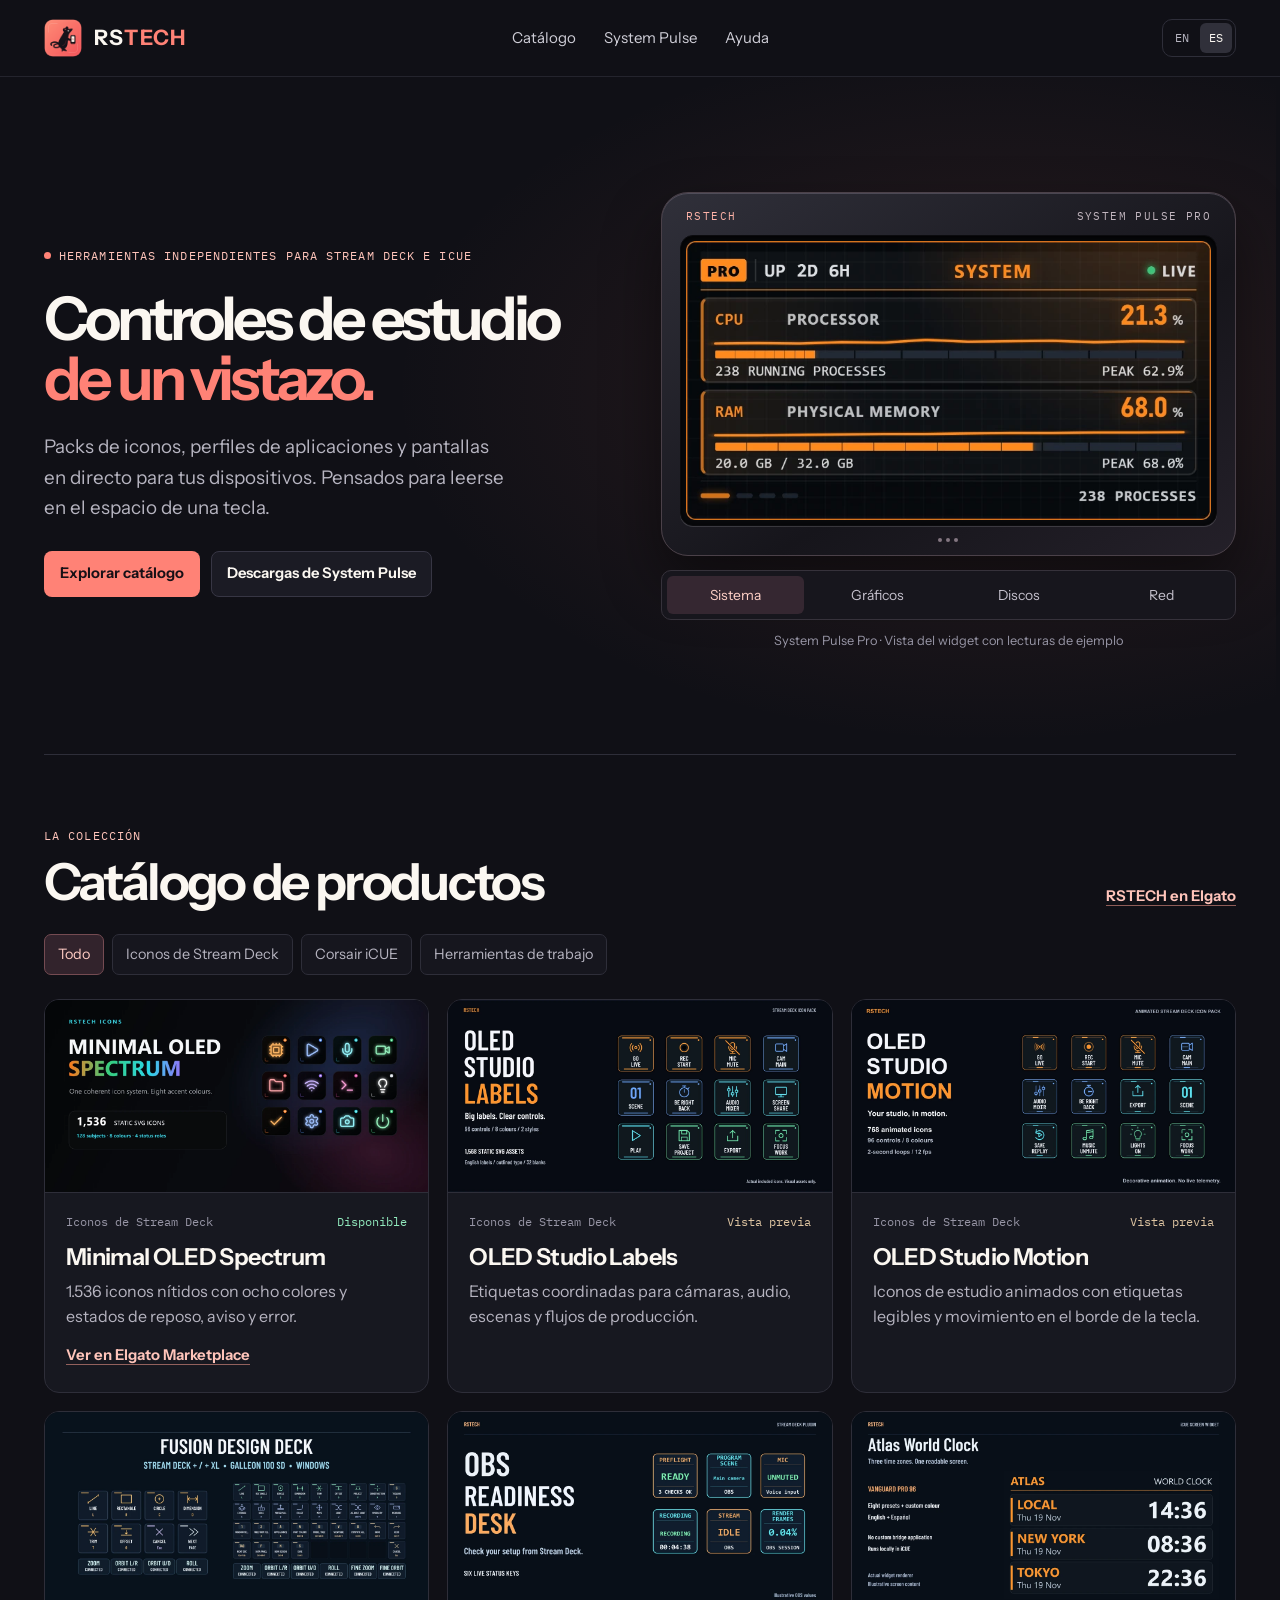
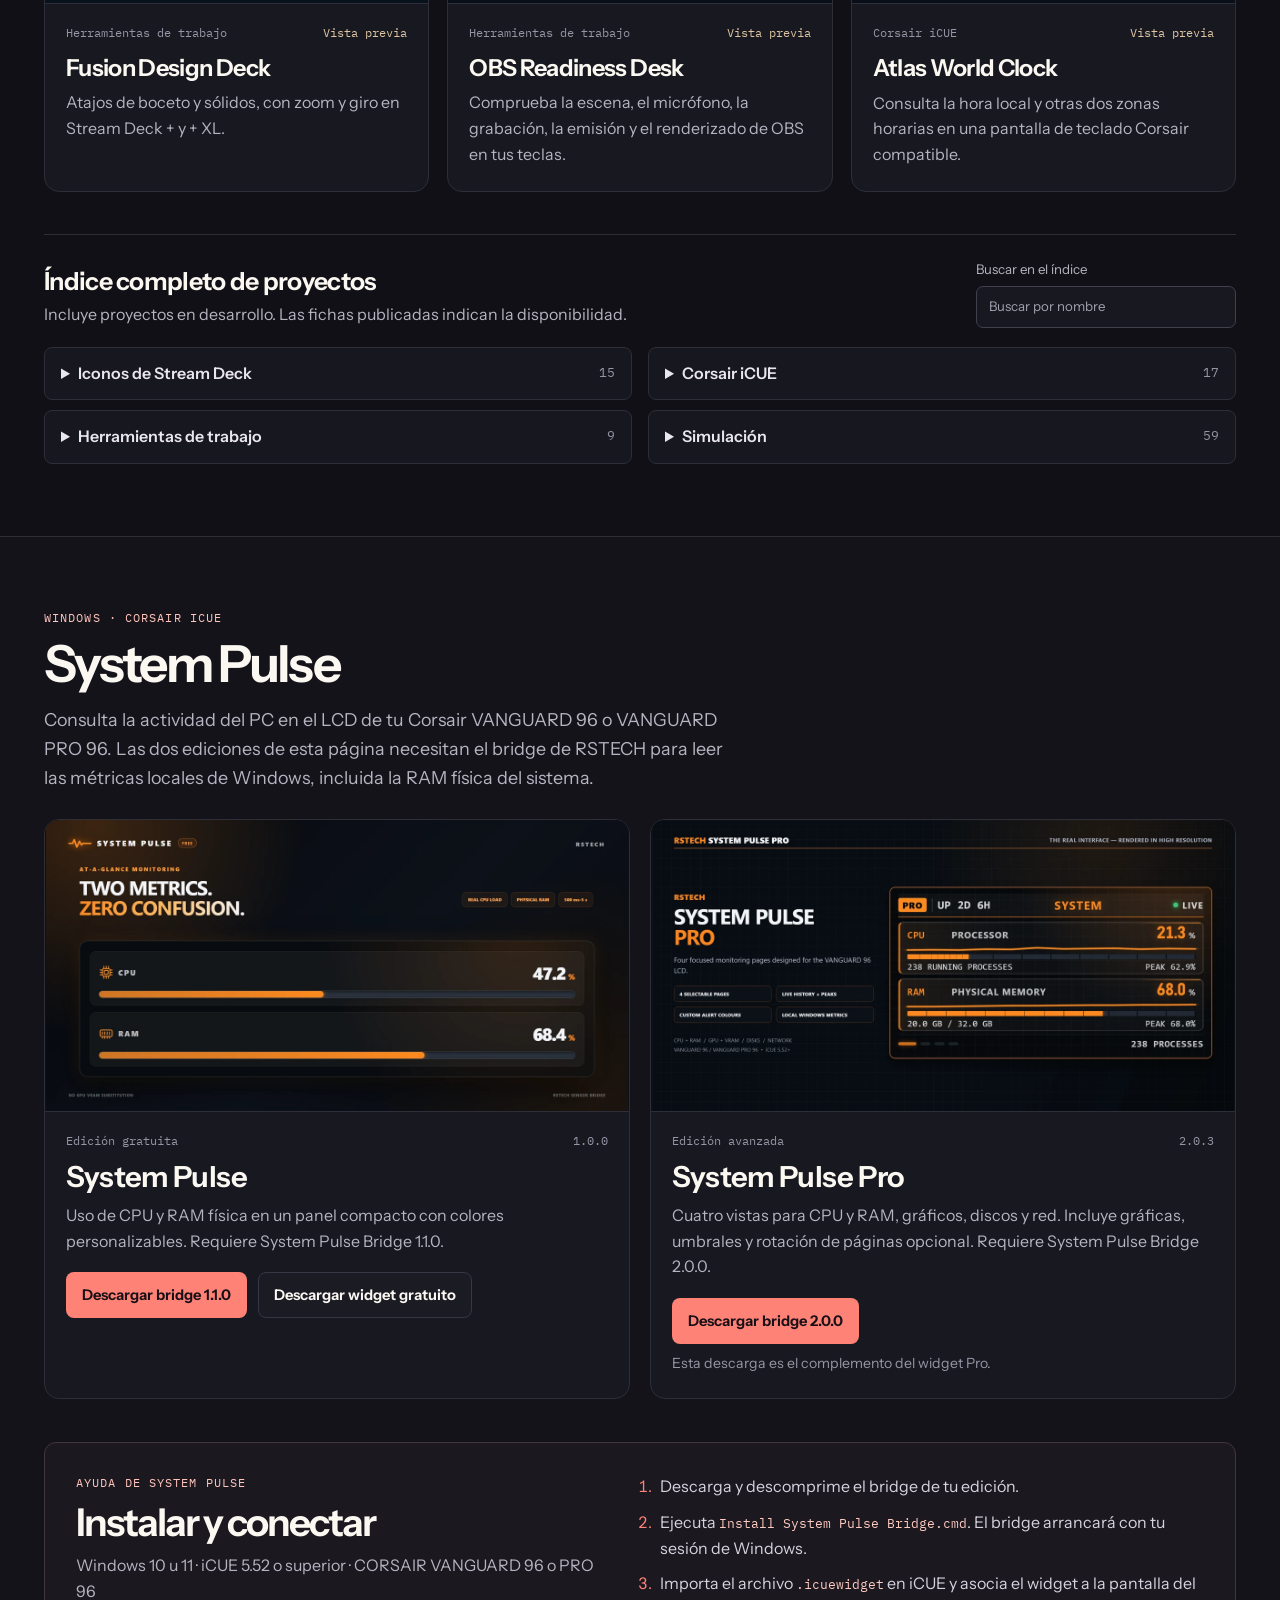
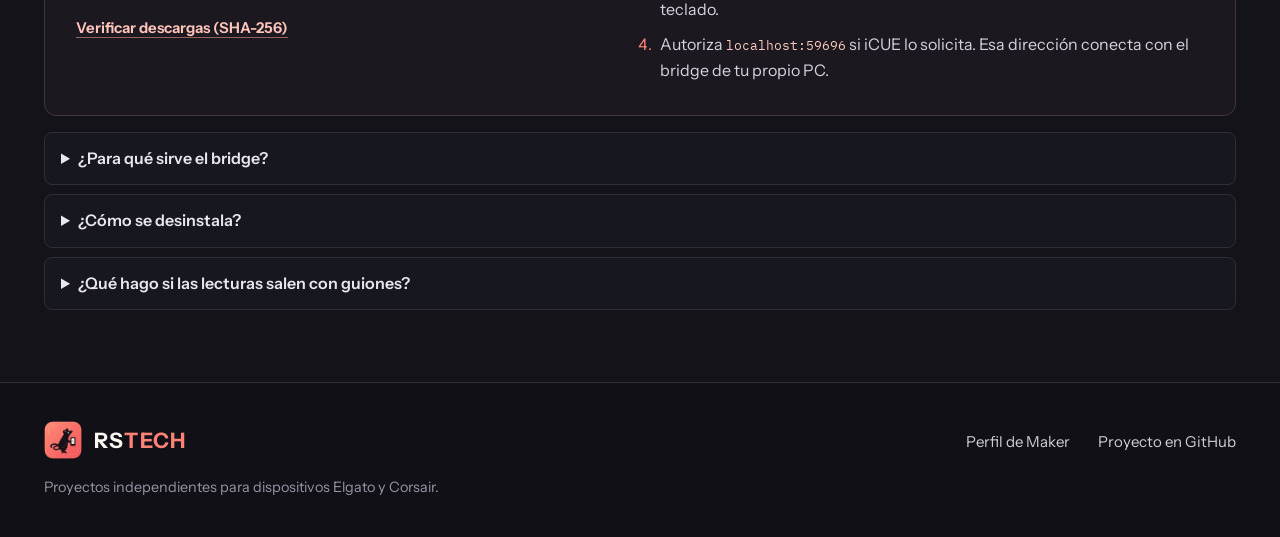
==== es.html @ 5f1f28dd "Publish the RSTECH project showcase and System Pulse downloads" ====
<!doctype html>
<html lang="es">
<head>
<meta charset="utf-8">
<meta name="viewport" content="width=device-width, initial-scale=1">
<meta name="description" content="Explora los proyectos de RSTECH para Elgato Stream Deck y Corsair iCUE, con guías y descargas del bridge de System Pulse.">
<meta name="color-scheme" content="dark">
<title>RSTECH · Proyectos para Stream Deck e iCUE</title>
<link rel="icon" href="rstech-mark.png" type="image/png">
<link rel="alternate" hreflang="en" href="index.html">
<link rel="stylesheet" href="styles.css">
<script src="site.js" defer></script>
</head>
<body>
<a class="skip" href="#main">Saltar al contenido</a>
<header class="header"><div class="shell masthead">
  <a class="brand" href="#top" aria-label="RSTECH"><img src="rstech-mark.png" width="38" height="38" alt=""><span>RS<em>TECH</em></span></a>
  <nav aria-label="Navegación principal">
    <a href="#catalog">Catálogo</a><a href="#pulse">System Pulse</a><a href="#support">Ayuda</a>
  </nav>
  <div class="language" aria-label="Idioma">
    <a href="index.html" lang="en" hreflang="en" >EN</a>
    <a href="es.html" lang="es" hreflang="es" aria-current="page">ES</a>
  </div>
</div></header>
<main id="main">
  <section class="shell hero" id="top">
    <div class="hero-copy">
      <p class="eyebrow"><span></span> Herramientas independientes para Stream Deck e iCUE</p>
      <h1>Controles de estudio<br><em>de un vistazo.</em></h1>
      <p class="lead">Packs de iconos, perfiles de aplicaciones y pantallas en directo para tus dispositivos. Pensados para leerse en el espacio de una tecla.</p>
      <div class="actions"><a class="btn primary" href="#catalog">Explorar catálogo</a><a class="btn secondary" href="#pulse">Descargas de System Pulse</a></div>
    </div>
    <figure class="hero-display">
      <div class="hardware">
        <div class="device-top"><span>RSTECH</span><span>SYSTEM PULSE PRO</span></div>
        <div class="viewport"><img id="preview-screen" src="pulse-system.webp" width="754" height="400" alt="Vista de prueba de System Pulse Pro. Pantalla Sistema."></div>
        <div class="hardware-bottom"><span></span><span></span><span></span></div>
      </div>
      <div class="view-select" role="group" aria-label="Páginas de demostración de System Pulse Pro"><button type="button" aria-pressed="true" aria-controls="preview-screen" data-view="pulse-system.webp" data-label="Sistema">Sistema</button><button type="button" aria-pressed="false" aria-controls="preview-screen" data-view="pulse-graphics.webp" data-label="Gráficos">Gráficos</button><button type="button" aria-pressed="false" aria-controls="preview-screen" data-view="pulse-disks.webp" data-label="Discos">Discos</button><button type="button" aria-pressed="false" aria-controls="preview-screen" data-view="pulse-network.webp" data-label="Red">Red</button></div>
      <figcaption>System Pulse Pro · Vista del widget con lecturas de ejemplo</figcaption>
    </figure>
  </section>
  <section class="catalog section shell" id="catalog">
    <div class="section-title"><div><p class="eyebrow">La colección</p><h2>Catálogo de productos</h2></div><a class="text-link" href="https://marketplace.elgato.com/@rstech">RSTECH en Elgato</a></div>
    <div class="filter" role="group" aria-label="Filtrar productos">
      <button type="button" data-filter="all" aria-pressed="true">Todo</button>
      <button type="button" data-filter="deck" aria-pressed="false">Iconos de Stream Deck</button>
      <button type="button" data-filter="icue" aria-pressed="false">Corsair iCUE</button>
      <button type="button" data-filter="tools" aria-pressed="false">Herramientas de trabajo</button>
    </div>
    <div class="products"><article class="product" data-category="deck" data-title="Minimal OLED Spectrum"><div class="product-media"><img src="spectrum.webp" width="1280" height="640" alt="" loading="lazy"></div><div class="product-description"><div class="meta"><span>Iconos de Stream Deck</span><span class="status live">Disponible</span></div><h3>Minimal OLED Spectrum</h3><p>1.536 iconos nítidos con ocho colores y estados de reposo, aviso y error.</p><a class="text-link" href="https://marketplace.elgato.com/product/minimal-oled-spectrum-3aed9b96-6ae8-4fd7-800d-3107da195e8c">Ver en Elgato Marketplace</a></div></article>
<article class="product" data-category="deck" data-title="OLED Studio Labels"><div class="product-media"><img src="labels.webp" width="1280" height="640" alt="" loading="lazy"></div><div class="product-description"><div class="meta"><span>Iconos de Stream Deck</span><span class="status preview">Vista previa</span></div><h3>OLED Studio Labels</h3><p>Etiquetas coordinadas para cámaras, audio, escenas y flujos de producción.</p></div></article>
<article class="product" data-category="deck" data-title="OLED Studio Motion"><div class="product-media"><img src="motion.webp" width="1280" height="640" alt="" loading="lazy"></div><div class="product-description"><div class="meta"><span>Iconos de Stream Deck</span><span class="status preview">Vista previa</span></div><h3>OLED Studio Motion</h3><p>Iconos de estudio animados con etiquetas legibles y movimiento en el borde de la tecla.</p></div></article>
<article class="product" data-category="tools" data-title="Fusion Design Deck"><div class="product-media"><img src="fusion.webp" width="1280" height="640" alt="" loading="lazy"></div><div class="product-description"><div class="meta"><span>Herramientas de trabajo</span><span class="status preview">Vista previa</span></div><h3>Fusion Design Deck</h3><p>Atajos de boceto y sólidos, con zoom y giro en Stream Deck + y + XL.</p></div></article>
<article class="product" data-category="tools" data-title="OBS Readiness Desk"><div class="product-media"><img src="obs.webp" width="1280" height="640" alt="" loading="lazy"></div><div class="product-description"><div class="meta"><span>Herramientas de trabajo</span><span class="status preview">Vista previa</span></div><h3>OBS Readiness Desk</h3><p>Comprueba la escena, el micrófono, la grabación, la emisión y el renderizado de OBS en tus teclas.</p></div></article>
<article class="product" data-category="icue" data-title="Atlas World Clock"><div class="product-media"><img src="vanguard.webp" width="1280" height="640" alt="" loading="lazy"></div><div class="product-description"><div class="meta"><span>Corsair iCUE</span><span class="status preview">Vista previa</span></div><h3>Atlas World Clock</h3><p>Consulta la hora local y otras dos zonas horarias en una pantalla de teclado Corsair compatible.</p></div></article></div>
    <section class="index" aria-labelledby="index-title">
      <div class="section-title"><div><h3 id="index-title">Índice completo de proyectos</h3><p>Incluye proyectos en desarrollo. Las fichas publicadas indican la disponibilidad.</p></div>
      <label class="search"><span>Buscar en el índice</span><input type="search" id="search-index" placeholder="Buscar por nombre"></label></div>
      <p id="no-projects" role="status" hidden>Ningún proyecto coincide con ese nombre.</p>
      <div class="index-grid"><details class="index-group" data-group="deck"><summary><span>Iconos de Stream Deck</span><span class="index-count">15</span></summary><ul><li data-title="Minimal OLED Spectrum"><a href="https://marketplace.elgato.com/product/minimal-oled-spectrum-3aed9b96-6ae8-4fd7-800d-3107da195e8c">Minimal OLED Spectrum</a></li><li data-title="OLED Audio Motion">OLED Audio Motion</li><li data-title="OLED CAD Motion">OLED CAD Motion</li><li data-title="OLED Code Desk">OLED Code Desk</li><li data-title="OLED Edit Motion">OLED Edit Motion</li><li data-title="OLED Flight Deck">OLED Flight Deck</li><li data-title="OLED Home Controls">OLED Home Controls</li><li data-title="OLED Photo Motion">OLED Photo Motion</li><li data-title="OLED Racing Signals Motion">OLED Racing Signals Motion</li><li data-title="OLED Resolve Edit Profiles">OLED Resolve Edit Profiles</li><li data-title="OLED Sim Racing">OLED Sim Racing</li><li data-title="OLED Status Pairs">OLED Status Pairs</li><li data-title="OLED Studio Labels">OLED Studio Labels</li><li data-title="OLED Studio Motion">OLED Studio Motion</li><li data-title="OLED Workday Motion">OLED Workday Motion</li></ul></details><details class="index-group" data-group="icue"><summary><span>Corsair iCUE</span><span class="index-count">17</span></summary><ul><li data-title="Atlas World Clock">Atlas World Clock</li><li data-title="CAD Units">CAD Units</li><li data-title="CAD Units Touch">CAD Units Touch</li><li data-title="Dayline Calendar">Dayline Calendar</li><li data-title="Event Horizon">Event Horizon</li><li data-title="Focus Cycle">Focus Cycle</li><li data-title="Frame Session">Frame Session</li><li data-title="Media Vista">Media Vista</li><li data-title="Network Pulse Screen">Network Pulse Screen</li><li data-title="Power Envelope">Power Envelope</li><li data-title="Retro Clock Studio">Retro Clock Studio</li><li data-title="Routine Board">Routine Board</li><li data-title="Sensor Grid">Sensor Grid</li><li data-title="Stage Timer">Stage Timer</li><li data-title="Stage Timer Touch">Stage Timer Touch</li><li data-title="System Pulse"><a href="#system-pulse">System Pulse</a></li><li data-title="System Pulse Pro"><a href="#system-pulse-pro">System Pulse Pro</a></li></ul></details><details class="index-group" data-group="tools"><summary><span>Herramientas de trabajo</span><span class="index-count">9</span></summary><ul><li data-title="Blender Parameter Rail">Blender Parameter Rail</li><li data-title="Cue Rail Pro">Cue Rail Pro</li><li data-title="Folder Readout">Folder Readout</li><li data-title="Fusion Design Deck">Fusion Design Deck</li><li data-title="Inventor View Rail">Inventor View Rail</li><li data-title="Network Pulse">Network Pulse</li><li data-title="OBS Readiness Desk">OBS Readiness Desk</li><li data-title="Render Sentinel">Render Sentinel</li><li data-title="Template Stamp">Template Stamp</li></ul></details><details class="index-group" data-group="sim"><summary><span>Simulación</span><span class="index-count">59</span></summary><ul><li data-title="Apache KU CPG Panels">Apache KU CPG Panels</li><li data-title="Apache KU Link">Apache KU Link</li><li data-title="Apache KU Pilot Panels">Apache KU Pilot Panels</li><li data-title="Black Shark ABRIS Panels">Black Shark ABRIS Panels</li><li data-title="Black Shark Cockpit Link">Black Shark Cockpit Link</li><li data-title="Black Shark PVI Panels">Black Shark PVI Panels</li><li data-title="F1 Cockpit Link">F1 Cockpit Link</li><li data-title="F1 Pilot Panels">F1 Pilot Panels</li><li data-title="F1 Trainer Panels">F1 Trainer Panels</li><li data-title="Fishbed Cockpit Link">Fishbed Cockpit Link</li><li data-title="Fishbed Nav Console">Fishbed Nav Console</li><li data-title="Fulcrum Cockpit Link">Fulcrum Cockpit Link</li><li data-title="Fulcrum Nav Console">Fulcrum Nav Console</li><li data-title="Gazelle Cockpit Link">Gazelle Cockpit Link</li><li data-title="Gazelle NADIR Console">Gazelle NADIR Console</li><li data-title="Harrier Cockpit Link">Harrier Cockpit Link</li><li data-title="Harrier ODU Panels">Harrier ODU Panels</li><li data-title="Harrier UFC Panels">Harrier UFC Panels</li><li data-title="Herc Aug Crew CNI">Herc Aug Crew CNI</li><li data-title="Herc Cockpit Link">Herc Cockpit Link</li><li data-title="Herc Copilot CNI">Herc Copilot CNI</li><li data-title="Herc Pilot CNI">Herc Pilot CNI</li><li data-title="Hind Cockpit Link">Hind Cockpit Link</li><li data-title="Hind Operator Panels">Hind Operator Panels</li><li data-title="Hind Pilot Panels">Hind Pilot Panels</li><li data-title="Hip Cockpit Link">Hip Cockpit Link</li><li data-title="Hip Navigation Panels">Hip Navigation Panels</li><li data-title="Hip Radio Panels">Hip Radio Panels</li><li data-title="Hook Cockpit Link">Hook Cockpit Link</li><li data-title="Hook Copilot CDU">Hook Copilot CDU</li><li data-title="Hook Pilot CDU">Hook Pilot CDU</li><li data-title="Hornet Cockpit Link">Hornet Cockpit Link</li><li data-title="Huey Cockpit Link">Huey Cockpit Link</li><li data-title="Huey Navigation Panels">Huey Navigation Panels</li><li data-title="Huey Radio Panels">Huey Radio Panels</li><li data-title="Kiowa Cockpit Link">Kiowa Cockpit Link</li><li data-title="Kiowa Copilot MFK">Kiowa Copilot MFK</li><li data-title="Kiowa Pilot MFK">Kiowa Pilot MFK</li><li data-title="OLED Hornet Controls">OLED Hornet Controls</li><li data-title="OLED Hornet Motion">OLED Hornet Motion</li><li data-title="OLED Viper Controls">OLED Viper Controls</li><li data-title="OLED Viper Motion">OLED Viper Motion</li><li data-title="Phantom Cockpit Link">Phantom Cockpit Link</li><li data-title="Phantom Pilot Panels">Phantom Pilot Panels</li><li data-title="Phantom WSO Panels">Phantom WSO Panels</li><li data-title="Thunder Cockpit Link">Thunder Cockpit Link</li><li data-title="Thunder Radio Panels">Thunder Radio Panels</li><li data-title="Thunder UFCP Panels">Thunder UFCP Panels</li><li data-title="Tiger Cockpit Link">Tiger Cockpit Link</li><li data-title="Tiger Radio Console">Tiger Radio Console</li><li data-title="Tomcat Cockpit Link">Tomcat Cockpit Link</li><li data-title="Tomcat Pilot Panels">Tomcat Pilot Panels</li><li data-title="Tomcat RIO Panels">Tomcat RIO Panels</li><li data-title="Viggen CK37 Console">Viggen CK37 Console</li><li data-title="Viggen Cockpit Link">Viggen Cockpit Link</li><li data-title="Viper Cockpit Link">Viper Cockpit Link</li><li data-title="Warthog CDU Panels">Warthog CDU Panels</li><li data-title="Warthog Cockpit Link">Warthog Cockpit Link</li><li data-title="Warthog UFC Panels">Warthog UFC Panels</li></ul></details></div>
    </section>
  </section>
  <section class="section pulse-section" id="pulse"><div class="shell">
    <div class="section-title"><div><p class="eyebrow">Windows · Corsair iCUE</p><h2>System Pulse</h2><p class="section-lead">Consulta la actividad del PC en el LCD de tu Corsair VANGUARD 96 o VANGUARD PRO 96. Las dos ediciones de esta página necesitan el bridge de RSTECH para leer las métricas locales de Windows, incluida la RAM física del sistema.</p></div></div>
    <div class="pulse-grid">
      <article class="pulse-card" id="system-pulse"><img src="pulse-free.webp" width="1280" height="640" alt="" loading="lazy"><div class="pulse-copy"><div class="meta"><span>Edición gratuita</span><span>1.0.0</span></div><h3>System Pulse</h3><p>Uso de CPU y RAM física en un panel compacto con colores personalizables. Requiere System Pulse Bridge 1.1.0.</p><div class="actions"><a class="btn primary" href="RSTECH-System-Pulse-Bridge-1.1.0.zip" download>Descargar bridge 1.1.0</a><a class="btn secondary" href="System-Pulse-1.0.0.icuewidget" download>Descargar widget gratuito</a></div></div></article>
      <article class="pulse-card" id="system-pulse-pro"><img src="pulse-pro.webp" width="1280" height="640" alt="" loading="lazy"><div class="pulse-copy"><div class="meta"><span>Edición avanzada</span><span>2.0.3</span></div><h3>System Pulse Pro</h3><p>Cuatro vistas para CPU y RAM, gráficos, discos y red. Incluye gráficas, umbrales y rotación de páginas opcional. Requiere System Pulse Bridge 2.0.0.</p><div class="actions"><a class="btn primary" href="RSTECH-System-Pulse-Bridge-2.0.0.zip" download>Descargar bridge 2.0.0</a></div><p class="download-note">Esta descarga es el complemento del widget Pro.</p></div></article>
    </div>
    <div class="setup" id="support">
      <div><p class="eyebrow">Ayuda de System Pulse</p><h2>Instalar y conectar</h2><p>Windows 10 u 11 · iCUE 5.52 o superior · CORSAIR VANGUARD 96 o PRO 96</p><a class="text-link" href="SHA256SUMS.txt">Verificar descargas (SHA-256)</a></div>
      <ol><li>Descarga y descomprime el bridge de tu edición.</li><li>Ejecuta <code>Install System Pulse Bridge.cmd</code>. El bridge arrancará con tu sesión de Windows.</li><li>Importa el archivo <code>.icuewidget</code> en iCUE y asocia el widget a la pantalla del teclado.</li><li>Autoriza <code>localhost:59696</code> si iCUE lo solicita. Esa dirección conecta con el bridge de tu propio PC.</li></ol>
    </div>
    <div class="faq">
      <details><summary>¿Para qué sirve el bridge?</summary><p>Lee contadores agregados de rendimiento de Windows y los entrega al widget en el mismo PC. Usa una dirección local de solo lectura y funciona sin enviar métricas por Internet.</p></details>
      <details><summary>¿Cómo se desinstala?</summary><p>Ejecuta <code>Uninstall System Pulse Bridge.cmd</code> desde la carpeta descomprimida y retira el widget de iCUE.</p></details>
      <details><summary>¿Qué hago si las lecturas salen con guiones?</summary><p>Comprueba que el bridge de tu edición está en ejecución y que iCUE permite el acceso local. Algunas métricas Pro dependen del controlador de Windows.</p></details>
    </div>
  </div></section>
</main>
<footer class="shell footer"><div><a class="brand" href="#top" aria-label="RSTECH"><img src="rstech-mark.png" width="38" height="38" alt=""><span>RS<em>TECH</em></span></a><p>Proyectos independientes para dispositivos Elgato y Corsair.</p></div><nav aria-label="Ayuda y enlaces"><a href="https://marketplace.elgato.com/@rstech">Perfil de Maker</a><a href="https://github.com/AlbertRaty/rstech">Proyecto en GitHub</a></nav></footer>
</body></html>
---- styles.css ----
@font-face{font-family:Instrument;src:url("instrument-sans.woff2") format("woff2");font-weight:400 700;font-display:swap}
@font-face{font-family:Plex;src:url("plex-mono.woff2") format("woff2");font-display:swap}
:root{color-scheme:dark;--background:#101016;--surface:#171820;--surface-deep:#131319;--edge:#2e2e39;--ink:#fbf7f1;--muted:#b6b4c0;--dim:#9795a5;--accent:#ff8276;--accent-soft:#ffc4ba;--mint:#91e9bd;--shell:1220px}
*,*::before,*::after{box-sizing:border-box}
html{scroll-behavior:smooth}
body{margin:0;background:var(--background);color:var(--ink);font:400 1rem/1.6 Instrument,Arial,sans-serif;-webkit-font-smoothing:antialiased}
a{color:inherit;text-decoration:none}button,input{font:inherit}button{cursor:pointer}img{display:block;max-width:100%;height:auto}h1,h2,h3,p,figure{margin:0}
[hidden]{display:none!important}
:focus-visible{outline:2px solid #ffae9f;outline-offset:4px}
.shell{width:min(var(--shell),calc(100% - 88px));margin-inline:auto}
.skip{position:fixed;z-index:10;top:12px;left:12px;transform:translateY(-140%);background:var(--ink);color:#131218;padding:10px 14px;border-radius:7px}
.skip:focus{transform:none}
.header{background:#101016;border-bottom:1px solid #24242d}
.masthead{display:grid;grid-template-columns:1fr auto 1fr;gap:28px;align-items:center;min-height:76px}
.brand{display:inline-flex;align-items:center;gap:12px;justify-self:start;font-weight:700;font-size:1.33rem;letter-spacing:.055em;line-height:1}
.brand img{border-radius:9px}.brand em{color:var(--accent);font-style:normal}
.masthead nav,.footer nav{display:flex;flex-wrap:wrap;gap:28px;font-size:.94rem}
.masthead nav a,.footer nav a{color:#cfced7}
.masthead nav a:hover,.footer nav a:hover{color:var(--accent-soft)}
.language{justify-self:end;display:flex;padding:3px;gap:2px;border:1px solid var(--edge);border-radius:10px;font:400 .76rem/1 Plex,monospace}
.language a{padding:9px;color:var(--muted);border-radius:6px}.language a[aria-current]{background:#30303a;color:var(--ink)}
.hero{position:relative;isolation:isolate;display:grid;grid-template-columns:1fr minmax(0,1.04fr);gap:clamp(32px,5vw,74px);align-items:center;padding-block:clamp(80px,9vw,138px) clamp(65px,8vw,113px)}
.hero::before{content:"";position:absolute;z-index:-1;pointer-events:none;inset:0 -40px -20px 25%;background:radial-gradient(ellipse at 70% 45%,#b85e5029,transparent 65%)}
.eyebrow{display:flex;align-items:center;gap:8px;font:400 .76rem/1.5 Plex,monospace;text-transform:uppercase;letter-spacing:.09em;color:var(--accent-soft)}
.eyebrow span{width:7px;height:7px;border-radius:50%;background:var(--accent)}
.hero h1{font-size:clamp(3.25rem,5.65vw,5.65rem);line-height:.99;letter-spacing:-.068em;font-weight:650;margin:24px 0 24px}
html[lang=es] .hero h1{font-size:clamp(2.95rem,4.72vw,5.15rem)}
.hero h1 em{color:var(--accent);font-style:normal}
.lead{font-size:clamp(1.05rem,1.47vw,1.24rem);max-width:465px;color:var(--muted)}
.actions{display:flex;flex-wrap:wrap;gap:11px;margin-top:28px}
.btn{display:inline-flex;align-items:center;justify-content:center;gap:8px;min-height:46px;padding:9px 15px;border:1px solid transparent;border-radius:8px;font-size:.92rem;line-height:1.28;font-weight:650;text-align:center}
.primary{background:var(--accent);color:#181016}.primary:hover{background:#ff9e93}
.secondary{background:#1b1b24;border-color:#373644;color:var(--ink)}.secondary:hover{border-color:#8c7476}
.hero-display{min-width:0}
.hardware{border:1px solid #4b4149;border-radius:27px;background:linear-gradient(148deg,#30303a,#16151b 60%,#242029);padding:16px 18px 8px;box-shadow:0 28px 58px #0007,inset 0 1px #77717e77}
.device-top{font:400 .67rem/1.4 Plex,monospace;letter-spacing:.13em;color:#c2b6bf;display:flex;justify-content:space-between;gap:10px;margin:0 6px 11px}
.device-top span:first-child{color:#ffb3a8}
.viewport{padding:5px;background:#090a0d;border:1px solid #0b0b0e;border-radius:13px;box-shadow:0 1px 0 #ffffff24,inset 0 2px 8px #000}
.viewport img{border-radius:8px;width:100%;aspect-ratio:754/400;object-fit:contain;background:#0b0d12}
.hardware-bottom{display:flex;justify-content:center;gap:4px;margin:12px 0 5px}
.hardware-bottom span{width:4px;height:4px;border-radius:50%;background:#837781}
.view-select{display:grid;grid-template-columns:repeat(4,1fr);gap:5px;border:1px solid #36323b;background:#17161d;padding:5px;border-radius:10px;margin-top:14px}
.view-select button{min-height:38px;color:#c4c0cc;background:transparent;border:0;border-radius:6px;font-size:.87rem}
.view-select button:hover,.view-select button[aria-pressed=true]{background:#352731;color:#ffd1c7}
figcaption{color:var(--dim);font-size:.8rem;text-align:center;margin-top:11px}
.section{scroll-margin-top:24px;padding-block:72px}
.catalog{border-top:1px solid var(--edge)}
.section-title{display:flex;justify-content:space-between;align-items:end;gap:24px}
h2{font-size:clamp(2.4rem,4vw,3.6rem);font-weight:650;line-height:1.06;letter-spacing:-.052em;margin-top:10px}
h3{letter-spacing:-.028em;line-height:1.2;font-weight:650}
.text-link{display:inline-flex;align-items:center;gap:8px;color:var(--accent-soft);font-weight:650;font-size:.93rem;text-decoration:underline;text-underline-offset:4px;text-decoration-color:#ffa19388}
.text-link:hover{text-decoration-color:var(--accent-soft)}
.filter{display:flex;flex-wrap:wrap;gap:8px;margin:25px 0 24px}
.filter button{border:1px solid var(--edge);border-radius:7px;background:#16161e;padding:8px 13px;color:var(--muted);font-size:.9rem}
.filter button[aria-pressed=true]{background:#32232c;border-color:#754b52;color:#ffccc4}
.products{display:grid;grid-template-columns:repeat(3,minmax(0,1fr));gap:18px}
.product,.pulse-card{border:1px solid var(--edge);border-radius:15px;overflow:hidden;background:var(--surface)}
.product-media{border-bottom:1px solid var(--edge);background:#12131b}
.product-media img,.pulse-card>img{width:100%;aspect-ratio:2;object-fit:contain;background:#0d1017}
.product-description,.pulse-copy{padding:20px 21px 24px}
.meta{display:flex;justify-content:space-between;align-items:center;gap:8px;color:var(--dim);font:400 .75rem/1.5 Plex,monospace}
.status{white-space:nowrap}.status.live{color:var(--mint)}.status.preview{color:#dfc5a2}
.product h3{font-size:1.46rem;margin-top:12px}
.product p,.pulse-card p{color:var(--muted);margin-top:8px}
.product .text-link{margin-top:14px}
.index{margin-top:42px;border-top:1px solid var(--edge);padding-top:24px}
.index h3{font-size:1.56rem}.index p{margin-top:5px;color:var(--muted)}
.search{display:grid;font-size:.83rem;gap:5px;color:var(--muted);width:min(100%,260px)}
.search input{color:var(--ink);background:#171820;min-height:42px;border-radius:7px;border:1px solid #41404d;padding:8px 12px;width:100%}
.search input::placeholder{color:#a4a1ae}
.index-grid{display:grid;grid-template-columns:repeat(2,minmax(0,1fr));gap:10px 16px;margin-top:19px;align-items:start}
details{border:1px solid var(--edge);border-radius:8px;background:#171720}
summary{padding:13px 16px;cursor:pointer;color:#e9e6ed;font-weight:600}
summary:hover{color:var(--accent-soft)}
.index-count{float:right;color:var(--dim);font:400 .8rem/1.9 Plex,monospace}
.index ul{margin:0;padding:0 15px 13px 37px;color:var(--muted)}
.index li{margin-block:3px}
.index li a{text-decoration:underline;color:var(--accent-soft)}
.pulse-section{background:#14131a;border-block:1px solid var(--edge)}
.section-lead{max-width:690px;color:var(--muted);font-size:1.12rem;margin:15px 0 27px}
.pulse-grid{display:grid;grid-template-columns:repeat(2,minmax(0,1fr));gap:20px}
.pulse-card>img{border-bottom:1px solid var(--edge)}
.pulse-card h3{font-size:1.82rem;margin-top:10px}
.pulse-card .actions{margin-top:18px}
.pulse-card .download-note{color:var(--dim);font-size:.88rem}
.setup{display:grid;grid-template-columns:1fr 1.1fr;gap:32px;margin-top:43px;padding:31px;border:1px solid #423540;background:#1b1820;border-radius:12px;scroll-margin-top:24px}
.setup h2{font-size:clamp(1.9rem,3vw,2.65rem)}
.setup p:not(.eyebrow){color:var(--muted);margin:10px 0}
.setup ol{padding-left:25px;margin:0;color:#d6d3df}
.setup li{padding-left:5px;margin-bottom:10px}
.setup li:last-child{margin-bottom:0}
.setup li::marker{color:var(--accent)}
code{font-family:Plex,monospace;font-size:.8em;color:#ffcbc0;overflow-wrap:anywhere}
.faq{display:grid;gap:9px;margin-top:16px}
.faq p{color:var(--muted);padding:0 16px 16px}
.footer{display:flex;justify-content:space-between;align-items:start;gap:20px;padding-block:38px}
.footer p{color:var(--dim);margin-top:9px;font-size:.9rem}.footer nav{padding-top:9px}
@media(max-width:1060px){.shell{width:calc(100% - 60px)}.hero{gap:34px}.hero h1{font-size:clamp(3rem,6.2vw,4.15rem)}.product-description,.pulse-copy{padding-inline:16px}.hero::before{right:0}}
@media(max-width:800px){.shell{width:calc(100% - 40px)}.hero{grid-template-columns:1fr;padding-block:65px;max-width:640px;gap:37px}.hero h1{font-size:clamp(3.1rem,9vw,5rem)}html[lang=es] .hero h1{font-size:clamp(2.75rem,8vw,4.5rem)}.masthead{gap:16px}.masthead nav{gap:15px}.products{grid-template-columns:repeat(2,minmax(0,1fr))}.section{padding-block:54px}.setup{grid-template-columns:1fr;gap:16px}}
@media(max-width:540px){.shell{width:calc(100% - 30px)}.masthead{grid-template-columns:1fr 1fr;gap:0 12px;padding-block:13px}.masthead nav{grid-row:2;grid-column:1/-1;justify-content:center;padding-top:14px;gap:19px}.masthead nav a{font-size:.9rem}.hero{padding-block:53px}.hero h1{letter-spacing:-.06em}.hero .actions{display:grid;grid-template-columns:1fr 1fr}.hardware{border-radius:18px;padding:12px 11px 5px}.device-top{font-size:.59rem}.view-select button{font-size:.79rem}.products,.pulse-grid,.index-grid{grid-template-columns:1fr}.section-title{align-items:start;flex-direction:column;gap:12px}.search{width:100%}.setup{padding:21px}.footer{flex-direction:column}}
@media(prefers-reduced-motion:reduce){html{scroll-behavior:auto}}
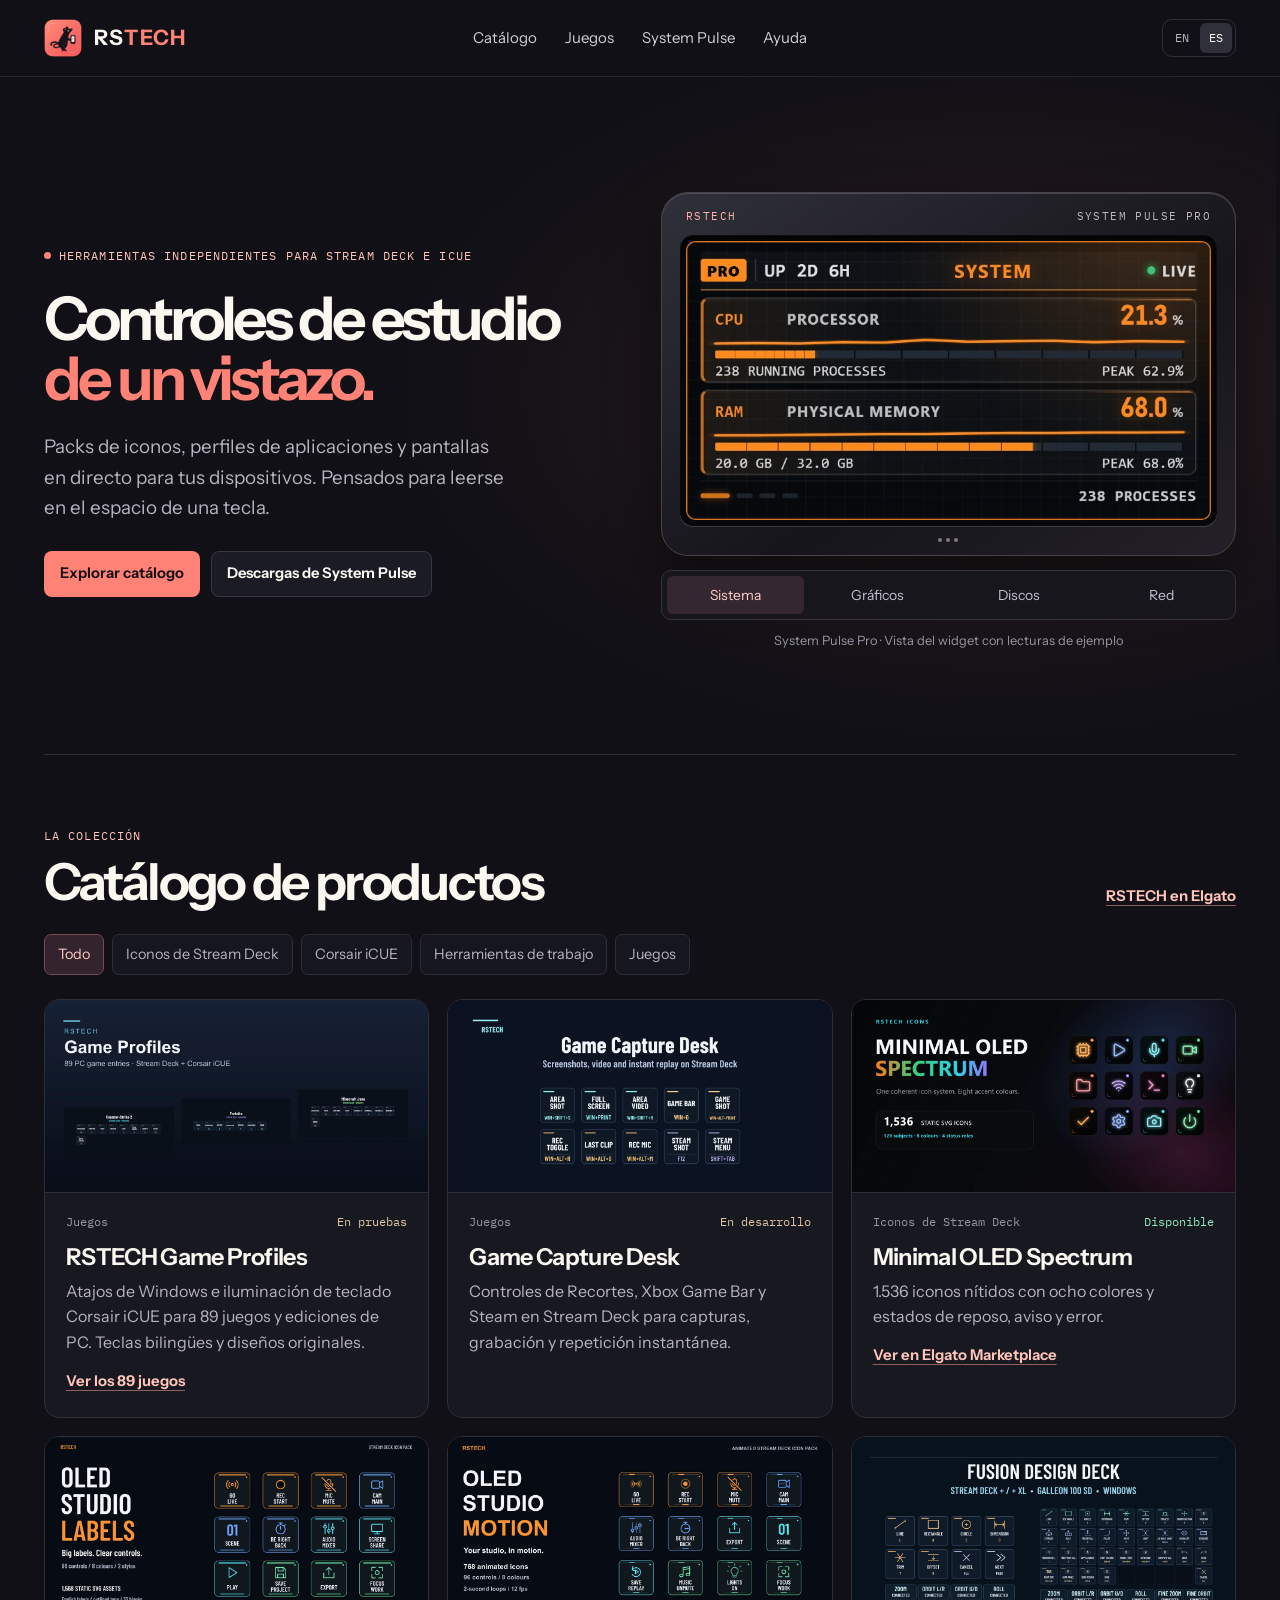
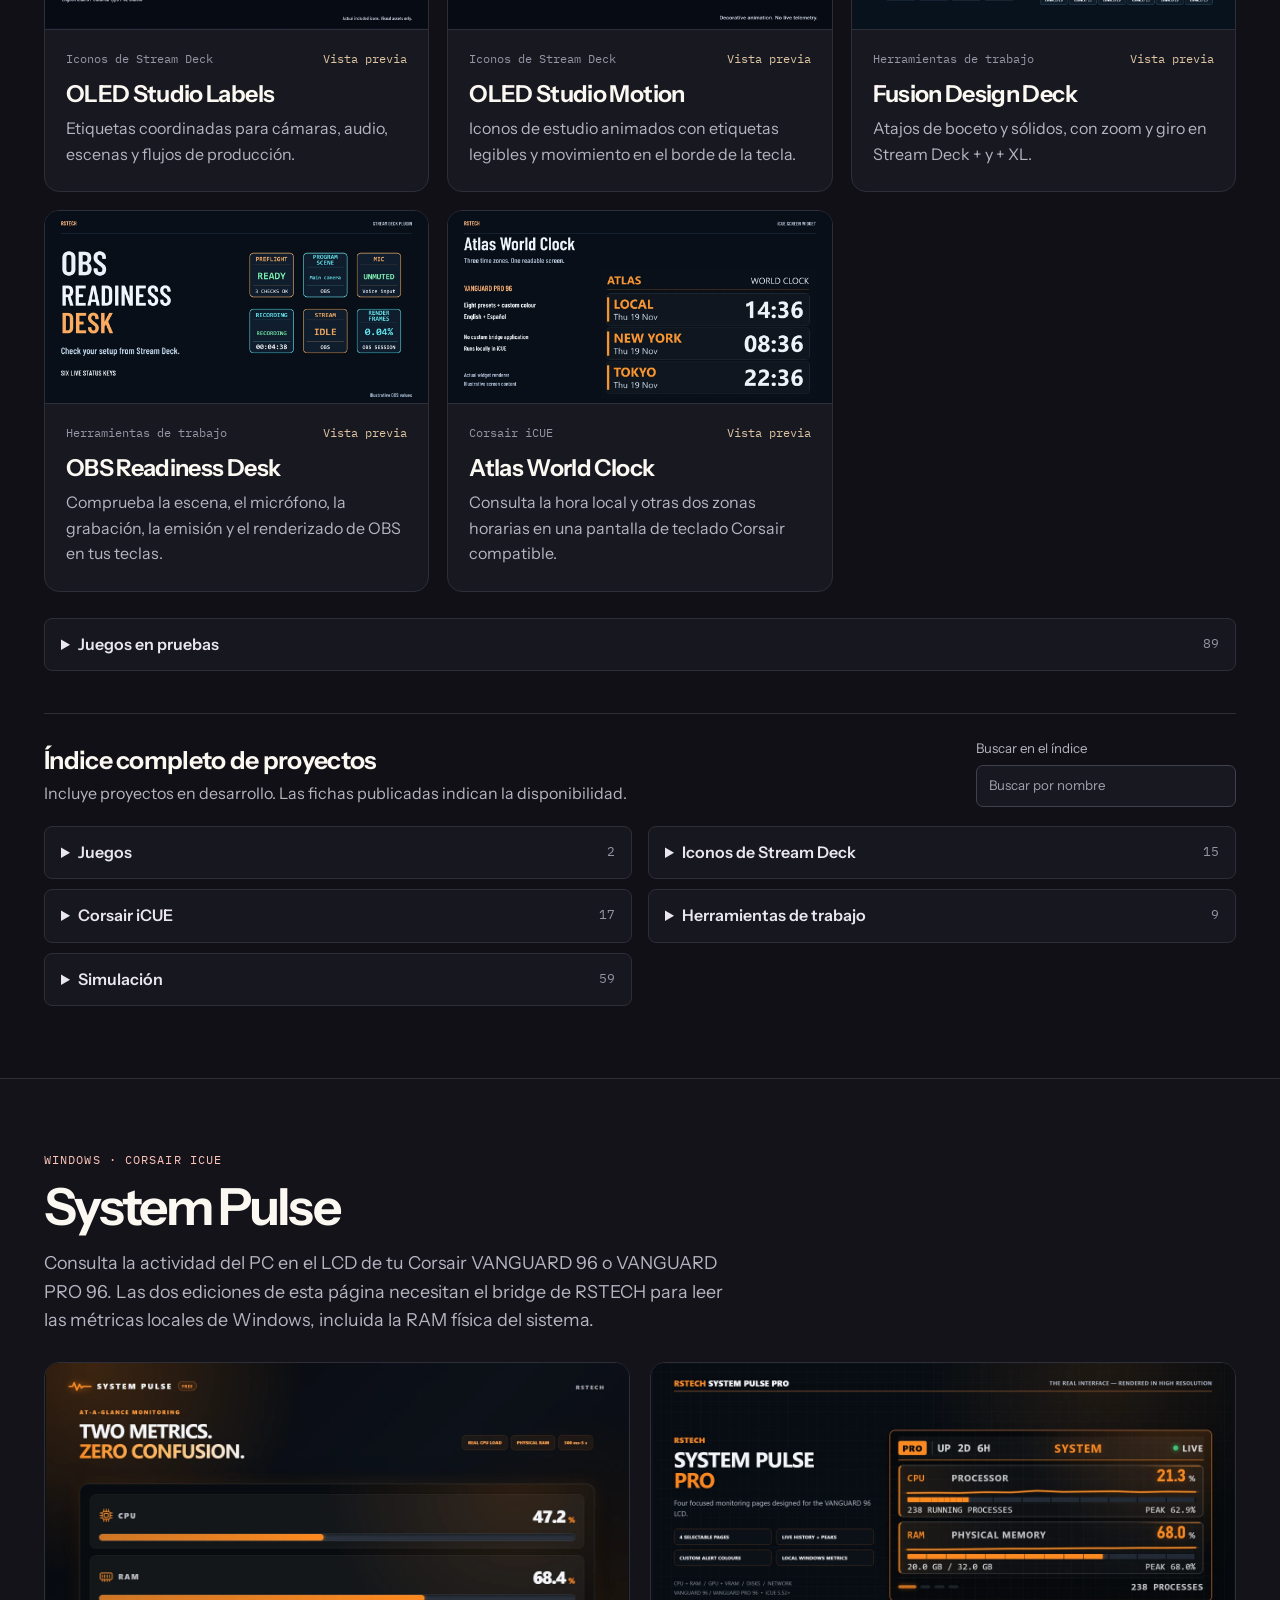
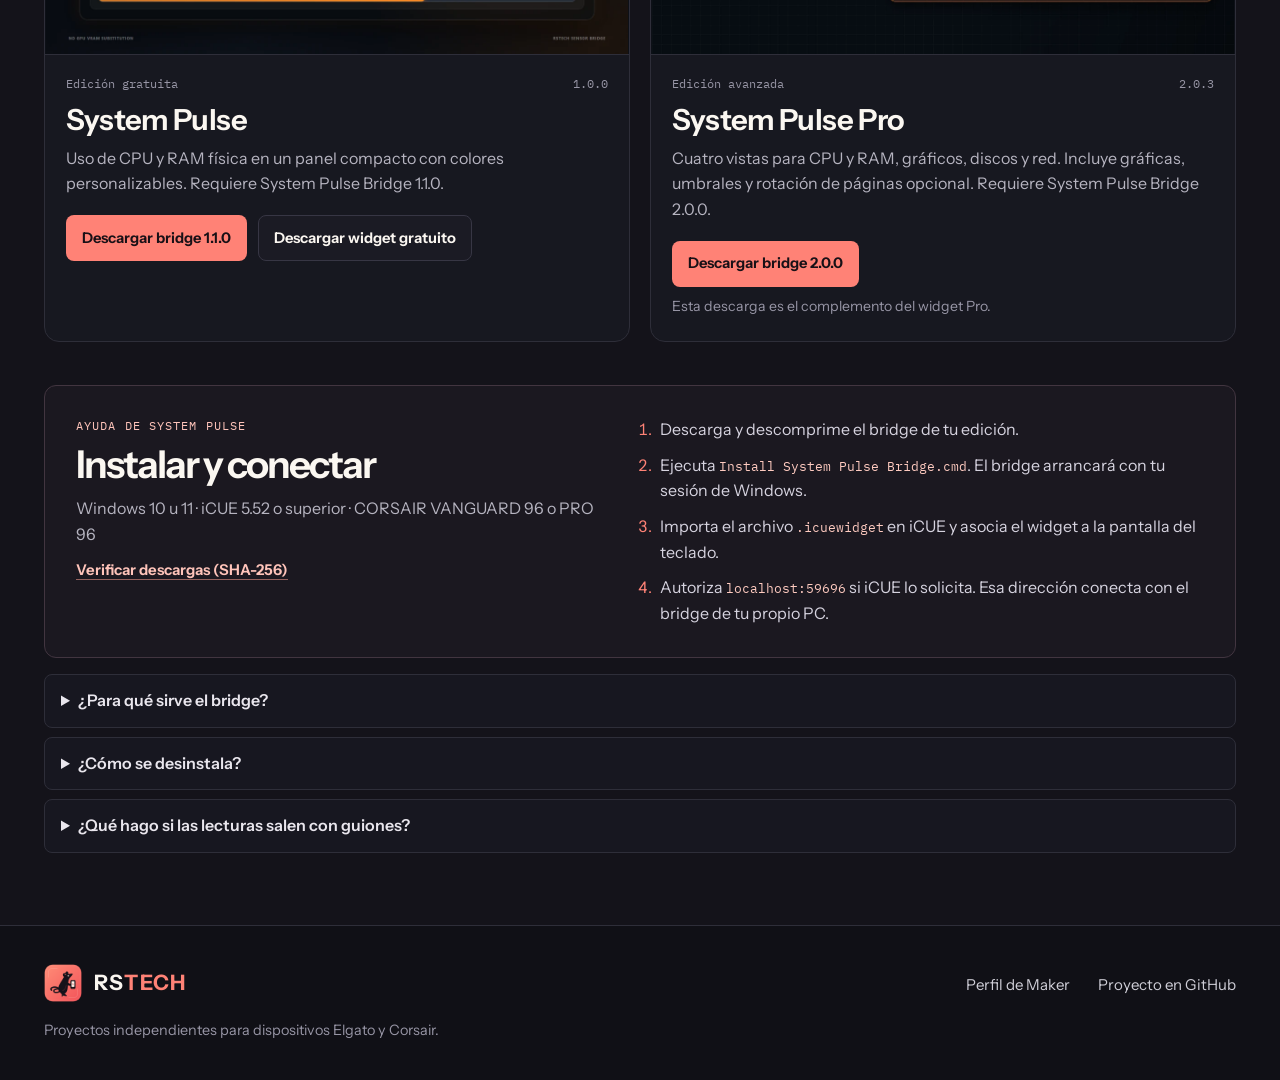
==== commit a9383a97: "Add gaming previews to the RSTECH catalog" ====
--- a/es.html
+++ b/es.html
@@ -16,7 +16,7 @@
 <header class="header"><div class="shell masthead">
   <a class="brand" href="#top" aria-label="RSTECH"><img src="rstech-mark.png" width="38" height="38" alt=""><span>RS<em>TECH</em></span></a>
   <nav aria-label="Navegación principal">
-    <a href="#catalog">Catálogo</a><a href="#pulse">System Pulse</a><a href="#support">Ayuda</a>
+    <a href="#catalog">Catálogo</a><a href="#game-profiles">Juegos</a><a href="#pulse">System Pulse</a><a href="#support">Ayuda</a>
   </nav>
   <div class="language" aria-label="Idioma">
     <a href="index.html" lang="en" hreflang="en" >EN</a>
@@ -48,18 +48,22 @@
       <button type="button" data-filter="deck" aria-pressed="false">Iconos de Stream Deck</button>
       <button type="button" data-filter="icue" aria-pressed="false">Corsair iCUE</button>
       <button type="button" data-filter="tools" aria-pressed="false">Herramientas de trabajo</button>
+      <button type="button" data-filter="gaming" aria-pressed="false">Juegos</button>
     </div>
-    <div class="products"><article class="product" data-category="deck" data-title="Minimal OLED Spectrum"><div class="product-media"><img src="spectrum.webp" width="1280" height="640" alt="" loading="lazy"></div><div class="product-description"><div class="meta"><span>Iconos de Stream Deck</span><span class="status live">Disponible</span></div><h3>Minimal OLED Spectrum</h3><p>1.536 iconos nítidos con ocho colores y estados de reposo, aviso y error.</p><a class="text-link" href="https://marketplace.elgato.com/product/minimal-oled-spectrum-3aed9b96-6ae8-4fd7-800d-3107da195e8c">Ver en Elgato Marketplace</a></div></article>
+    <div class="products"><article class="product" data-category="gaming" data-title="RSTECH Game Profiles"><div class="product-media"><img src="game-profiles.webp" width="1280" height="640" alt="" loading="lazy"></div><div class="product-description"><div class="meta"><span>Juegos</span><span class="status preview">En pruebas</span></div><h3>RSTECH Game Profiles</h3><p>Atajos de Windows e iluminación de teclado Corsair iCUE para 89 juegos y ediciones de PC. Teclas bilingües y diseños originales.</p><a class="text-link" href="#game-profiles">Ver los 89 juegos</a></div></article>
+<article class="product" data-category="gaming" data-title="Game Capture Desk"><div class="product-media"><img src="game-capture-desk.webp" width="1280" height="640" alt="" loading="lazy"></div><div class="product-description"><div class="meta"><span>Juegos</span><span class="status preview">En desarrollo</span></div><h3>Game Capture Desk</h3><p>Controles de Recortes, Xbox Game Bar y Steam en Stream Deck para capturas, grabación y repetición instantánea.</p></div></article>
+<article class="product" data-category="deck" data-title="Minimal OLED Spectrum"><div class="product-media"><img src="spectrum.webp" width="1280" height="640" alt="" loading="lazy"></div><div class="product-description"><div class="meta"><span>Iconos de Stream Deck</span><span class="status live">Disponible</span></div><h3>Minimal OLED Spectrum</h3><p>1.536 iconos nítidos con ocho colores y estados de reposo, aviso y error.</p><a class="text-link" href="https://marketplace.elgato.com/product/minimal-oled-spectrum-3aed9b96-6ae8-4fd7-800d-3107da195e8c">Ver en Elgato Marketplace</a></div></article>
 <article class="product" data-category="deck" data-title="OLED Studio Labels"><div class="product-media"><img src="labels.webp" width="1280" height="640" alt="" loading="lazy"></div><div class="product-description"><div class="meta"><span>Iconos de Stream Deck</span><span class="status preview">Vista previa</span></div><h3>OLED Studio Labels</h3><p>Etiquetas coordinadas para cámaras, audio, escenas y flujos de producción.</p></div></article>
 <article class="product" data-category="deck" data-title="OLED Studio Motion"><div class="product-media"><img src="motion.webp" width="1280" height="640" alt="" loading="lazy"></div><div class="product-description"><div class="meta"><span>Iconos de Stream Deck</span><span class="status preview">Vista previa</span></div><h3>OLED Studio Motion</h3><p>Iconos de estudio animados con etiquetas legibles y movimiento en el borde de la tecla.</p></div></article>
 <article class="product" data-category="tools" data-title="Fusion Design Deck"><div class="product-media"><img src="fusion.webp" width="1280" height="640" alt="" loading="lazy"></div><div class="product-description"><div class="meta"><span>Herramientas de trabajo</span><span class="status preview">Vista previa</span></div><h3>Fusion Design Deck</h3><p>Atajos de boceto y sólidos, con zoom y giro en Stream Deck + y + XL.</p></div></article>
 <article class="product" data-category="tools" data-title="OBS Readiness Desk"><div class="product-media"><img src="obs.webp" width="1280" height="640" alt="" loading="lazy"></div><div class="product-description"><div class="meta"><span>Herramientas de trabajo</span><span class="status preview">Vista previa</span></div><h3>OBS Readiness Desk</h3><p>Comprueba la escena, el micrófono, la grabación, la emisión y el renderizado de OBS en tus teclas.</p></div></article>
 <article class="product" data-category="icue" data-title="Atlas World Clock"><div class="product-media"><img src="vanguard.webp" width="1280" height="640" alt="" loading="lazy"></div><div class="product-description"><div class="meta"><span>Corsair iCUE</span><span class="status preview">Vista previa</span></div><h3>Atlas World Clock</h3><p>Consulta la hora local y otras dos zonas horarias en una pantalla de teclado Corsair compatible.</p></div></article></div>
+    <details class="index-group game-catalog" id="game-profiles"><summary><span>Juegos en pruebas</span><span class="index-count">89</span></summary><div class="game-catalog-copy"><p>Incluye diseños para Stream Deck XL, MK.2, Mini, Neo, +, + XL y Corsair Galleon. Cada juego tiene iluminación para iCUE, imagen para Murals y mapa de teclas.</p><p>Estamos comprobando los atajos de los juegos y la compatibilidad por dispositivo. La colección está en borrador y las descargas están pendientes.</p><ul class="game-title-list"><li>7 Days to Die</li><li>Age of Empires II: Definitive Edition</li><li>AION 2</li><li>American Truck Simulator</li><li>Apex Legends</li><li>ARC Raiders</li><li>ARK: Survival Ascended</li><li>Baldur's Gate 3</li><li>Battlefield 6</li><li>BeamNG.drive</li><li>Call of Duty: Warzone</li><li>Counter-Strike 2</li><li>Crusader Kings III</li><li>Cyberpunk 2077</li><li>DayZ</li><li>Dead by Daylight</li><li>Deadlock</li><li>Delta Force</li><li>Destiny 2</li><li>Diablo IV</li><li>Don't Starve Together</li><li>Dota 2</li><li>EA SPORTS FC 26</li><li>EA SPORTS FC 27</li><li>eFootball</li><li>Elden Ring</li><li>Escape from Tarkov</li><li>Euro Truck Simulator 2</li><li>Factorio</li><li>Farming Simulator 25</li><li>Final Fantasy XIV</li><li>Football Manager 26</li><li>Football Manager 27</li><li>Fortnite</li><li>Forza Horizon 5</li><li>Forza Horizon 6</li><li>Garry's Mod</li><li>Genshin Impact</li><li>Geometry Dash</li><li>Grand Theft Auto V Enhanced</li><li>Grand Theft Auto V Legacy</li><li>Guild Wars 2</li><li>Hearts of Iron IV</li><li>Helldivers 2</li><li>Honkai: Star Rail</li><li>Hunt: Showdown 1896</li><li>Kingdom Come: Deliverance II</li><li>League of Legends</li><li>Left 4 Dead 2</li><li>Marvel Rivals</li><li>Microsoft Flight Simulator 2024</li><li>Minecraft Bedrock</li><li>Minecraft Java</li><li>Monster Hunter Wilds</li><li>NARAKA: BLADEPOINT</li><li>Old School RuneScape</li><li>Overwatch 2</li><li>Palworld</li><li>Path of Exile</li><li>Path of Exile 2</li><li>PEAK</li><li>Phantom Blade Zero</li><li>Project Zomboid</li><li>PUBG: BATTLEGROUNDS</li><li>Rainbow Six Siege X</li><li>Red Dead Redemption 2</li><li>RimWorld</li><li>Roblox</li><li>Rocket League</li><li>Rust</li><li>Satisfactory</li><li>Sid Meier's Civilization VI</li><li>Sid Meier's Civilization VII</li><li>Skyrim Special Edition</li><li>Slay the Spire 2</li><li>Stardew Valley</li><li>Street Fighter 6</li><li>Team Fortress 2</li><li>Terraria</li><li>The Binding of Isaac: Rebirth</li><li>The Sims 4</li><li>The Witcher 3: Wild Hunt</li><li>Total War: WARHAMMER III</li><li>Valheim</li><li>VALORANT</li><li>War Thunder</li><li>Warframe</li><li>Where Winds Meet</li><li>World of Warcraft</li></ul></div></details>
     <section class="index" aria-labelledby="index-title">
       <div class="section-title"><div><h3 id="index-title">Índice completo de proyectos</h3><p>Incluye proyectos en desarrollo. Las fichas publicadas indican la disponibilidad.</p></div>
       <label class="search"><span>Buscar en el índice</span><input type="search" id="search-index" placeholder="Buscar por nombre"></label></div>
       <p id="no-projects" role="status" hidden>Ningún proyecto coincide con ese nombre.</p>
-      <div class="index-grid"><details class="index-group" data-group="deck"><summary><span>Iconos de Stream Deck</span><span class="index-count">15</span></summary><ul><li data-title="Minimal OLED Spectrum"><a href="https://marketplace.elgato.com/product/minimal-oled-spectrum-3aed9b96-6ae8-4fd7-800d-3107da195e8c">Minimal OLED Spectrum</a></li><li data-title="OLED Audio Motion">OLED Audio Motion</li><li data-title="OLED CAD Motion">OLED CAD Motion</li><li data-title="OLED Code Desk">OLED Code Desk</li><li data-title="OLED Edit Motion">OLED Edit Motion</li><li data-title="OLED Flight Deck">OLED Flight Deck</li><li data-title="OLED Home Controls">OLED Home Controls</li><li data-title="OLED Photo Motion">OLED Photo Motion</li><li data-title="OLED Racing Signals Motion">OLED Racing Signals Motion</li><li data-title="OLED Resolve Edit Profiles">OLED Resolve Edit Profiles</li><li data-title="OLED Sim Racing">OLED Sim Racing</li><li data-title="OLED Status Pairs">OLED Status Pairs</li><li data-title="OLED Studio Labels">OLED Studio Labels</li><li data-title="OLED Studio Motion">OLED Studio Motion</li><li data-title="OLED Workday Motion">OLED Workday Motion</li></ul></details><details class="index-group" data-group="icue"><summary><span>Corsair iCUE</span><span class="index-count">17</span></summary><ul><li data-title="Atlas World Clock">Atlas World Clock</li><li data-title="CAD Units">CAD Units</li><li data-title="CAD Units Touch">CAD Units Touch</li><li data-title="Dayline Calendar">Dayline Calendar</li><li data-title="Event Horizon">Event Horizon</li><li data-title="Focus Cycle">Focus Cycle</li><li data-title="Frame Session">Frame Session</li><li data-title="Media Vista">Media Vista</li><li data-title="Network Pulse Screen">Network Pulse Screen</li><li data-title="Power Envelope">Power Envelope</li><li data-title="Retro Clock Studio">Retro Clock Studio</li><li data-title="Routine Board">Routine Board</li><li data-title="Sensor Grid">Sensor Grid</li><li data-title="Stage Timer">Stage Timer</li><li data-title="Stage Timer Touch">Stage Timer Touch</li><li data-title="System Pulse"><a href="#system-pulse">System Pulse</a></li><li data-title="System Pulse Pro"><a href="#system-pulse-pro">System Pulse Pro</a></li></ul></details><details class="index-group" data-group="tools"><summary><span>Herramientas de trabajo</span><span class="index-count">9</span></summary><ul><li data-title="Blender Parameter Rail">Blender Parameter Rail</li><li data-title="Cue Rail Pro">Cue Rail Pro</li><li data-title="Folder Readout">Folder Readout</li><li data-title="Fusion Design Deck">Fusion Design Deck</li><li data-title="Inventor View Rail">Inventor View Rail</li><li data-title="Network Pulse">Network Pulse</li><li data-title="OBS Readiness Desk">OBS Readiness Desk</li><li data-title="Render Sentinel">Render Sentinel</li><li data-title="Template Stamp">Template Stamp</li></ul></details><details class="index-group" data-group="sim"><summary><span>Simulación</span><span class="index-count">59</span></summary><ul><li data-title="Apache KU CPG Panels">Apache KU CPG Panels</li><li data-title="Apache KU Link">Apache KU Link</li><li data-title="Apache KU Pilot Panels">Apache KU Pilot Panels</li><li data-title="Black Shark ABRIS Panels">Black Shark ABRIS Panels</li><li data-title="Black Shark Cockpit Link">Black Shark Cockpit Link</li><li data-title="Black Shark PVI Panels">Black Shark PVI Panels</li><li data-title="F1 Cockpit Link">F1 Cockpit Link</li><li data-title="F1 Pilot Panels">F1 Pilot Panels</li><li data-title="F1 Trainer Panels">F1 Trainer Panels</li><li data-title="Fishbed Cockpit Link">Fishbed Cockpit Link</li><li data-title="Fishbed Nav Console">Fishbed Nav Console</li><li data-title="Fulcrum Cockpit Link">Fulcrum Cockpit Link</li><li data-title="Fulcrum Nav Console">Fulcrum Nav Console</li><li data-title="Gazelle Cockpit Link">Gazelle Cockpit Link</li><li data-title="Gazelle NADIR Console">Gazelle NADIR Console</li><li data-title="Harrier Cockpit Link">Harrier Cockpit Link</li><li data-title="Harrier ODU Panels">Harrier ODU Panels</li><li data-title="Harrier UFC Panels">Harrier UFC Panels</li><li data-title="Herc Aug Crew CNI">Herc Aug Crew CNI</li><li data-title="Herc Cockpit Link">Herc Cockpit Link</li><li data-title="Herc Copilot CNI">Herc Copilot CNI</li><li data-title="Herc Pilot CNI">Herc Pilot CNI</li><li data-title="Hind Cockpit Link">Hind Cockpit Link</li><li data-title="Hind Operator Panels">Hind Operator Panels</li><li data-title="Hind Pilot Panels">Hind Pilot Panels</li><li data-title="Hip Cockpit Link">Hip Cockpit Link</li><li data-title="Hip Navigation Panels">Hip Navigation Panels</li><li data-title="Hip Radio Panels">Hip Radio Panels</li><li data-title="Hook Cockpit Link">Hook Cockpit Link</li><li data-title="Hook Copilot CDU">Hook Copilot CDU</li><li data-title="Hook Pilot CDU">Hook Pilot CDU</li><li data-title="Hornet Cockpit Link">Hornet Cockpit Link</li><li data-title="Huey Cockpit Link">Huey Cockpit Link</li><li data-title="Huey Navigation Panels">Huey Navigation Panels</li><li data-title="Huey Radio Panels">Huey Radio Panels</li><li data-title="Kiowa Cockpit Link">Kiowa Cockpit Link</li><li data-title="Kiowa Copilot MFK">Kiowa Copilot MFK</li><li data-title="Kiowa Pilot MFK">Kiowa Pilot MFK</li><li data-title="OLED Hornet Controls">OLED Hornet Controls</li><li data-title="OLED Hornet Motion">OLED Hornet Motion</li><li data-title="OLED Viper Controls">OLED Viper Controls</li><li data-title="OLED Viper Motion">OLED Viper Motion</li><li data-title="Phantom Cockpit Link">Phantom Cockpit Link</li><li data-title="Phantom Pilot Panels">Phantom Pilot Panels</li><li data-title="Phantom WSO Panels">Phantom WSO Panels</li><li data-title="Thunder Cockpit Link">Thunder Cockpit Link</li><li data-title="Thunder Radio Panels">Thunder Radio Panels</li><li data-title="Thunder UFCP Panels">Thunder UFCP Panels</li><li data-title="Tiger Cockpit Link">Tiger Cockpit Link</li><li data-title="Tiger Radio Console">Tiger Radio Console</li><li data-title="Tomcat Cockpit Link">Tomcat Cockpit Link</li><li data-title="Tomcat Pilot Panels">Tomcat Pilot Panels</li><li data-title="Tomcat RIO Panels">Tomcat RIO Panels</li><li data-title="Viggen CK37 Console">Viggen CK37 Console</li><li data-title="Viggen Cockpit Link">Viggen Cockpit Link</li><li data-title="Viper Cockpit Link">Viper Cockpit Link</li><li data-title="Warthog CDU Panels">Warthog CDU Panels</li><li data-title="Warthog Cockpit Link">Warthog Cockpit Link</li><li data-title="Warthog UFC Panels">Warthog UFC Panels</li></ul></details></div>
+      <div class="index-grid"><details class="index-group" data-group="gaming"><summary><span>Juegos</span><span class="index-count">2</span></summary><ul><li data-title="RSTECH Game Profiles"><a href="#game-profiles">RSTECH Game Profiles</a></li><li data-title="Game Capture Desk">Game Capture Desk</li></ul></details><details class="index-group" data-group="deck"><summary><span>Iconos de Stream Deck</span><span class="index-count">15</span></summary><ul><li data-title="Minimal OLED Spectrum"><a href="https://marketplace.elgato.com/product/minimal-oled-spectrum-3aed9b96-6ae8-4fd7-800d-3107da195e8c">Minimal OLED Spectrum</a></li><li data-title="OLED Audio Motion">OLED Audio Motion</li><li data-title="OLED CAD Motion">OLED CAD Motion</li><li data-title="OLED Code Desk">OLED Code Desk</li><li data-title="OLED Edit Motion">OLED Edit Motion</li><li data-title="OLED Flight Deck">OLED Flight Deck</li><li data-title="OLED Home Controls">OLED Home Controls</li><li data-title="OLED Photo Motion">OLED Photo Motion</li><li data-title="OLED Racing Signals Motion">OLED Racing Signals Motion</li><li data-title="OLED Resolve Edit Profiles">OLED Resolve Edit Profiles</li><li data-title="OLED Sim Racing">OLED Sim Racing</li><li data-title="OLED Status Pairs">OLED Status Pairs</li><li data-title="OLED Studio Labels">OLED Studio Labels</li><li data-title="OLED Studio Motion">OLED Studio Motion</li><li data-title="OLED Workday Motion">OLED Workday Motion</li></ul></details><details class="index-group" data-group="icue"><summary><span>Corsair iCUE</span><span class="index-count">17</span></summary><ul><li data-title="Atlas World Clock">Atlas World Clock</li><li data-title="CAD Units">CAD Units</li><li data-title="CAD Units Touch">CAD Units Touch</li><li data-title="Dayline Calendar">Dayline Calendar</li><li data-title="Event Horizon">Event Horizon</li><li data-title="Focus Cycle">Focus Cycle</li><li data-title="Frame Session">Frame Session</li><li data-title="Media Vista">Media Vista</li><li data-title="Network Pulse Screen">Network Pulse Screen</li><li data-title="Power Envelope">Power Envelope</li><li data-title="Retro Clock Studio">Retro Clock Studio</li><li data-title="Routine Board">Routine Board</li><li data-title="Sensor Grid">Sensor Grid</li><li data-title="Stage Timer">Stage Timer</li><li data-title="Stage Timer Touch">Stage Timer Touch</li><li data-title="System Pulse"><a href="#system-pulse">System Pulse</a></li><li data-title="System Pulse Pro"><a href="#system-pulse-pro">System Pulse Pro</a></li></ul></details><details class="index-group" data-group="tools"><summary><span>Herramientas de trabajo</span><span class="index-count">9</span></summary><ul><li data-title="Blender Parameter Rail">Blender Parameter Rail</li><li data-title="Cue Rail Pro">Cue Rail Pro</li><li data-title="Folder Readout">Folder Readout</li><li data-title="Fusion Design Deck">Fusion Design Deck</li><li data-title="Inventor View Rail">Inventor View Rail</li><li data-title="Network Pulse">Network Pulse</li><li data-title="OBS Readiness Desk">OBS Readiness Desk</li><li data-title="Render Sentinel">Render Sentinel</li><li data-title="Template Stamp">Template Stamp</li></ul></details><details class="index-group" data-group="sim"><summary><span>Simulación</span><span class="index-count">59</span></summary><ul><li data-title="Apache KU CPG Panels">Apache KU CPG Panels</li><li data-title="Apache KU Link">Apache KU Link</li><li data-title="Apache KU Pilot Panels">Apache KU Pilot Panels</li><li data-title="Black Shark ABRIS Panels">Black Shark ABRIS Panels</li><li data-title="Black Shark Cockpit Link">Black Shark Cockpit Link</li><li data-title="Black Shark PVI Panels">Black Shark PVI Panels</li><li data-title="F1 Cockpit Link">F1 Cockpit Link</li><li data-title="F1 Pilot Panels">F1 Pilot Panels</li><li data-title="F1 Trainer Panels">F1 Trainer Panels</li><li data-title="Fishbed Cockpit Link">Fishbed Cockpit Link</li><li data-title="Fishbed Nav Console">Fishbed Nav Console</li><li data-title="Fulcrum Cockpit Link">Fulcrum Cockpit Link</li><li data-title="Fulcrum Nav Console">Fulcrum Nav Console</li><li data-title="Gazelle Cockpit Link">Gazelle Cockpit Link</li><li data-title="Gazelle NADIR Console">Gazelle NADIR Console</li><li data-title="Harrier Cockpit Link">Harrier Cockpit Link</li><li data-title="Harrier ODU Panels">Harrier ODU Panels</li><li data-title="Harrier UFC Panels">Harrier UFC Panels</li><li data-title="Herc Aug Crew CNI">Herc Aug Crew CNI</li><li data-title="Herc Cockpit Link">Herc Cockpit Link</li><li data-title="Herc Copilot CNI">Herc Copilot CNI</li><li data-title="Herc Pilot CNI">Herc Pilot CNI</li><li data-title="Hind Cockpit Link">Hind Cockpit Link</li><li data-title="Hind Operator Panels">Hind Operator Panels</li><li data-title="Hind Pilot Panels">Hind Pilot Panels</li><li data-title="Hip Cockpit Link">Hip Cockpit Link</li><li data-title="Hip Navigation Panels">Hip Navigation Panels</li><li data-title="Hip Radio Panels">Hip Radio Panels</li><li data-title="Hook Cockpit Link">Hook Cockpit Link</li><li data-title="Hook Copilot CDU">Hook Copilot CDU</li><li data-title="Hook Pilot CDU">Hook Pilot CDU</li><li data-title="Hornet Cockpit Link">Hornet Cockpit Link</li><li data-title="Huey Cockpit Link">Huey Cockpit Link</li><li data-title="Huey Navigation Panels">Huey Navigation Panels</li><li data-title="Huey Radio Panels">Huey Radio Panels</li><li data-title="Kiowa Cockpit Link">Kiowa Cockpit Link</li><li data-title="Kiowa Copilot MFK">Kiowa Copilot MFK</li><li data-title="Kiowa Pilot MFK">Kiowa Pilot MFK</li><li data-title="OLED Hornet Controls">OLED Hornet Controls</li><li data-title="OLED Hornet Motion">OLED Hornet Motion</li><li data-title="OLED Viper Controls">OLED Viper Controls</li><li data-title="OLED Viper Motion">OLED Viper Motion</li><li data-title="Phantom Cockpit Link">Phantom Cockpit Link</li><li data-title="Phantom Pilot Panels">Phantom Pilot Panels</li><li data-title="Phantom WSO Panels">Phantom WSO Panels</li><li data-title="Thunder Cockpit Link">Thunder Cockpit Link</li><li data-title="Thunder Radio Panels">Thunder Radio Panels</li><li data-title="Thunder UFCP Panels">Thunder UFCP Panels</li><li data-title="Tiger Cockpit Link">Tiger Cockpit Link</li><li data-title="Tiger Radio Console">Tiger Radio Console</li><li data-title="Tomcat Cockpit Link">Tomcat Cockpit Link</li><li data-title="Tomcat Pilot Panels">Tomcat Pilot Panels</li><li data-title="Tomcat RIO Panels">Tomcat RIO Panels</li><li data-title="Viggen CK37 Console">Viggen CK37 Console</li><li data-title="Viggen Cockpit Link">Viggen Cockpit Link</li><li data-title="Viper Cockpit Link">Viper Cockpit Link</li><li data-title="Warthog CDU Panels">Warthog CDU Panels</li><li data-title="Warthog Cockpit Link">Warthog Cockpit Link</li><li data-title="Warthog UFC Panels">Warthog UFC Panels</li></ul></details></div>
     </section>
   </section>
   <section class="section pulse-section" id="pulse"><div class="shell">
--- a/styles.css
+++ b/styles.css
@@ -1,101 +1,103 @@
-@font-face{font-family:Instrument;src:url("instrument-sans.woff2") format("woff2");font-weight:400 700;font-display:swap}
-@font-face{font-family:Plex;src:url("plex-mono.woff2") format("woff2");font-display:swap}
-:root{color-scheme:dark;--background:#101016;--surface:#171820;--surface-deep:#131319;--edge:#2e2e39;--ink:#fbf7f1;--muted:#b6b4c0;--dim:#9795a5;--accent:#ff8276;--accent-soft:#ffc4ba;--mint:#91e9bd;--shell:1220px}
-*,*::before,*::after{box-sizing:border-box}
-html{scroll-behavior:smooth}
-body{margin:0;background:var(--background);color:var(--ink);font:400 1rem/1.6 Instrument,Arial,sans-serif;-webkit-font-smoothing:antialiased}
-a{color:inherit;text-decoration:none}button,input{font:inherit}button{cursor:pointer}img{display:block;max-width:100%;height:auto}h1,h2,h3,p,figure{margin:0}
-[hidden]{display:none!important}
-:focus-visible{outline:2px solid #ffae9f;outline-offset:4px}
-.shell{width:min(var(--shell),calc(100% - 88px));margin-inline:auto}
-.skip{position:fixed;z-index:10;top:12px;left:12px;transform:translateY(-140%);background:var(--ink);color:#131218;padding:10px 14px;border-radius:7px}
-.skip:focus{transform:none}
-.header{background:#101016;border-bottom:1px solid #24242d}
-.masthead{display:grid;grid-template-columns:1fr auto 1fr;gap:28px;align-items:center;min-height:76px}
-.brand{display:inline-flex;align-items:center;gap:12px;justify-self:start;font-weight:700;font-size:1.33rem;letter-spacing:.055em;line-height:1}
-.brand img{border-radius:9px}.brand em{color:var(--accent);font-style:normal}
-.masthead nav,.footer nav{display:flex;flex-wrap:wrap;gap:28px;font-size:.94rem}
-.masthead nav a,.footer nav a{color:#cfced7}
-.masthead nav a:hover,.footer nav a:hover{color:var(--accent-soft)}
-.language{justify-self:end;display:flex;padding:3px;gap:2px;border:1px solid var(--edge);border-radius:10px;font:400 .76rem/1 Plex,monospace}
-.language a{padding:9px;color:var(--muted);border-radius:6px}.language a[aria-current]{background:#30303a;color:var(--ink)}
-.hero{position:relative;isolation:isolate;display:grid;grid-template-columns:1fr minmax(0,1.04fr);gap:clamp(32px,5vw,74px);align-items:center;padding-block:clamp(80px,9vw,138px) clamp(65px,8vw,113px)}
-.hero::before{content:"";position:absolute;z-index:-1;pointer-events:none;inset:0 -40px -20px 25%;background:radial-gradient(ellipse at 70% 45%,#b85e5029,transparent 65%)}
-.eyebrow{display:flex;align-items:center;gap:8px;font:400 .76rem/1.5 Plex,monospace;text-transform:uppercase;letter-spacing:.09em;color:var(--accent-soft)}
-.eyebrow span{width:7px;height:7px;border-radius:50%;background:var(--accent)}
-.hero h1{font-size:clamp(3.25rem,5.65vw,5.65rem);line-height:.99;letter-spacing:-.068em;font-weight:650;margin:24px 0 24px}
-html[lang=es] .hero h1{font-size:clamp(2.95rem,4.72vw,5.15rem)}
-.hero h1 em{color:var(--accent);font-style:normal}
-.lead{font-size:clamp(1.05rem,1.47vw,1.24rem);max-width:465px;color:var(--muted)}
-.actions{display:flex;flex-wrap:wrap;gap:11px;margin-top:28px}
-.btn{display:inline-flex;align-items:center;justify-content:center;gap:8px;min-height:46px;padding:9px 15px;border:1px solid transparent;border-radius:8px;font-size:.92rem;line-height:1.28;font-weight:650;text-align:center}
-.primary{background:var(--accent);color:#181016}.primary:hover{background:#ff9e93}
-.secondary{background:#1b1b24;border-color:#373644;color:var(--ink)}.secondary:hover{border-color:#8c7476}
-.hero-display{min-width:0}
-.hardware{border:1px solid #4b4149;border-radius:27px;background:linear-gradient(148deg,#30303a,#16151b 60%,#242029);padding:16px 18px 8px;box-shadow:0 28px 58px #0007,inset 0 1px #77717e77}
-.device-top{font:400 .67rem/1.4 Plex,monospace;letter-spacing:.13em;color:#c2b6bf;display:flex;justify-content:space-between;gap:10px;margin:0 6px 11px}
-.device-top span:first-child{color:#ffb3a8}
-.viewport{padding:5px;background:#090a0d;border:1px solid #0b0b0e;border-radius:13px;box-shadow:0 1px 0 #ffffff24,inset 0 2px 8px #000}
-.viewport img{border-radius:8px;width:100%;aspect-ratio:754/400;object-fit:contain;background:#0b0d12}
-.hardware-bottom{display:flex;justify-content:center;gap:4px;margin:12px 0 5px}
-.hardware-bottom span{width:4px;height:4px;border-radius:50%;background:#837781}
-.view-select{display:grid;grid-template-columns:repeat(4,1fr);gap:5px;border:1px solid #36323b;background:#17161d;padding:5px;border-radius:10px;margin-top:14px}
-.view-select button{min-height:38px;color:#c4c0cc;background:transparent;border:0;border-radius:6px;font-size:.87rem}
-.view-select button:hover,.view-select button[aria-pressed=true]{background:#352731;color:#ffd1c7}
-figcaption{color:var(--dim);font-size:.8rem;text-align:center;margin-top:11px}
-.section{scroll-margin-top:24px;padding-block:72px}
-.catalog{border-top:1px solid var(--edge)}
-.section-title{display:flex;justify-content:space-between;align-items:end;gap:24px}
-h2{font-size:clamp(2.4rem,4vw,3.6rem);font-weight:650;line-height:1.06;letter-spacing:-.052em;margin-top:10px}
-h3{letter-spacing:-.028em;line-height:1.2;font-weight:650}
-.text-link{display:inline-flex;align-items:center;gap:8px;color:var(--accent-soft);font-weight:650;font-size:.93rem;text-decoration:underline;text-underline-offset:4px;text-decoration-color:#ffa19388}
-.text-link:hover{text-decoration-color:var(--accent-soft)}
-.filter{display:flex;flex-wrap:wrap;gap:8px;margin:25px 0 24px}
-.filter button{border:1px solid var(--edge);border-radius:7px;background:#16161e;padding:8px 13px;color:var(--muted);font-size:.9rem}
-.filter button[aria-pressed=true]{background:#32232c;border-color:#754b52;color:#ffccc4}
-.products{display:grid;grid-template-columns:repeat(3,minmax(0,1fr));gap:18px}
-.product,.pulse-card{border:1px solid var(--edge);border-radius:15px;overflow:hidden;background:var(--surface)}
-.product-media{border-bottom:1px solid var(--edge);background:#12131b}
-.product-media img,.pulse-card>img{width:100%;aspect-ratio:2;object-fit:contain;background:#0d1017}
-.product-description,.pulse-copy{padding:20px 21px 24px}
-.meta{display:flex;justify-content:space-between;align-items:center;gap:8px;color:var(--dim);font:400 .75rem/1.5 Plex,monospace}
-.status{white-space:nowrap}.status.live{color:var(--mint)}.status.preview{color:#dfc5a2}
-.product h3{font-size:1.46rem;margin-top:12px}
-.product p,.pulse-card p{color:var(--muted);margin-top:8px}
-.product .text-link{margin-top:14px}
-.index{margin-top:42px;border-top:1px solid var(--edge);padding-top:24px}
-.index h3{font-size:1.56rem}.index p{margin-top:5px;color:var(--muted)}
-.search{display:grid;font-size:.83rem;gap:5px;color:var(--muted);width:min(100%,260px)}
-.search input{color:var(--ink);background:#171820;min-height:42px;border-radius:7px;border:1px solid #41404d;padding:8px 12px;width:100%}
-.search input::placeholder{color:#a4a1ae}
-.index-grid{display:grid;grid-template-columns:repeat(2,minmax(0,1fr));gap:10px 16px;margin-top:19px;align-items:start}
-details{border:1px solid var(--edge);border-radius:8px;background:#171720}
-summary{padding:13px 16px;cursor:pointer;color:#e9e6ed;font-weight:600}
-summary:hover{color:var(--accent-soft)}
-.index-count{float:right;color:var(--dim);font:400 .8rem/1.9 Plex,monospace}
-.index ul{margin:0;padding:0 15px 13px 37px;color:var(--muted)}
-.index li{margin-block:3px}
-.index li a{text-decoration:underline;color:var(--accent-soft)}
-.pulse-section{background:#14131a;border-block:1px solid var(--edge)}
-.section-lead{max-width:690px;color:var(--muted);font-size:1.12rem;margin:15px 0 27px}
-.pulse-grid{display:grid;grid-template-columns:repeat(2,minmax(0,1fr));gap:20px}
-.pulse-card>img{border-bottom:1px solid var(--edge)}
-.pulse-card h3{font-size:1.82rem;margin-top:10px}
-.pulse-card .actions{margin-top:18px}
-.pulse-card .download-note{color:var(--dim);font-size:.88rem}
-.setup{display:grid;grid-template-columns:1fr 1.1fr;gap:32px;margin-top:43px;padding:31px;border:1px solid #423540;background:#1b1820;border-radius:12px;scroll-margin-top:24px}
-.setup h2{font-size:clamp(1.9rem,3vw,2.65rem)}
-.setup p:not(.eyebrow){color:var(--muted);margin:10px 0}
-.setup ol{padding-left:25px;margin:0;color:#d6d3df}
-.setup li{padding-left:5px;margin-bottom:10px}
-.setup li:last-child{margin-bottom:0}
-.setup li::marker{color:var(--accent)}
-code{font-family:Plex,monospace;font-size:.8em;color:#ffcbc0;overflow-wrap:anywhere}
-.faq{display:grid;gap:9px;margin-top:16px}
-.faq p{color:var(--muted);padding:0 16px 16px}
-.footer{display:flex;justify-content:space-between;align-items:start;gap:20px;padding-block:38px}
-.footer p{color:var(--dim);margin-top:9px;font-size:.9rem}.footer nav{padding-top:9px}
-@media(max-width:1060px){.shell{width:calc(100% - 60px)}.hero{gap:34px}.hero h1{font-size:clamp(3rem,6.2vw,4.15rem)}.product-description,.pulse-copy{padding-inline:16px}.hero::before{right:0}}
-@media(max-width:800px){.shell{width:calc(100% - 40px)}.hero{grid-template-columns:1fr;padding-block:65px;max-width:640px;gap:37px}.hero h1{font-size:clamp(3.1rem,9vw,5rem)}html[lang=es] .hero h1{font-size:clamp(2.75rem,8vw,4.5rem)}.masthead{gap:16px}.masthead nav{gap:15px}.products{grid-template-columns:repeat(2,minmax(0,1fr))}.section{padding-block:54px}.setup{grid-template-columns:1fr;gap:16px}}
-@media(max-width:540px){.shell{width:calc(100% - 30px)}.masthead{grid-template-columns:1fr 1fr;gap:0 12px;padding-block:13px}.masthead nav{grid-row:2;grid-column:1/-1;justify-content:center;padding-top:14px;gap:19px}.masthead nav a{font-size:.9rem}.hero{padding-block:53px}.hero h1{letter-spacing:-.06em}.hero .actions{display:grid;grid-template-columns:1fr 1fr}.hardware{border-radius:18px;padding:12px 11px 5px}.device-top{font-size:.59rem}.view-select button{font-size:.79rem}.products,.pulse-grid,.index-grid{grid-template-columns:1fr}.section-title{align-items:start;flex-direction:column;gap:12px}.search{width:100%}.setup{padding:21px}.footer{flex-direction:column}}
-@media(prefers-reduced-motion:reduce){html{scroll-behavior:auto}}
+@font-face{font-family:Instrument;src:url("instrument-sans.woff2") format("woff2");font-weight:400 700;font-display:swap}
+@font-face{font-family:Plex;src:url("plex-mono.woff2") format("woff2");font-display:swap}
+:root{color-scheme:dark;--background:#101016;--surface:#171820;--surface-deep:#131319;--edge:#2e2e39;--ink:#fbf7f1;--muted:#b6b4c0;--dim:#9795a5;--accent:#ff8276;--accent-soft:#ffc4ba;--mint:#91e9bd;--shell:1220px}
+*,*::before,*::after{box-sizing:border-box}
+html{scroll-behavior:smooth}
+body{margin:0;background:var(--background);color:var(--ink);font:400 1rem/1.6 Instrument,Arial,sans-serif;-webkit-font-smoothing:antialiased}
+a{color:inherit;text-decoration:none}button,input{font:inherit}button{cursor:pointer}img{display:block;max-width:100%;height:auto}h1,h2,h3,p,figure{margin:0}
+[hidden]{display:none!important}
+:focus-visible{outline:2px solid #ffae9f;outline-offset:4px}
+.shell{width:min(var(--shell),calc(100% - 88px));margin-inline:auto}
+.skip{position:fixed;z-index:10;top:12px;left:12px;transform:translateY(-140%);background:var(--ink);color:#131218;padding:10px 14px;border-radius:7px}
+.skip:focus{transform:none}
+.header{background:#101016;border-bottom:1px solid #24242d}
+.masthead{display:grid;grid-template-columns:1fr auto 1fr;gap:28px;align-items:center;min-height:76px}
+.brand{display:inline-flex;align-items:center;gap:12px;justify-self:start;font-weight:700;font-size:1.33rem;letter-spacing:.055em;line-height:1}
+.brand img{border-radius:9px}.brand em{color:var(--accent);font-style:normal}
+.masthead nav,.footer nav{display:flex;flex-wrap:wrap;gap:28px;font-size:.94rem}
+.masthead nav a,.footer nav a{color:#cfced7}
+.masthead nav a:hover,.footer nav a:hover{color:var(--accent-soft)}
+.language{justify-self:end;display:flex;padding:3px;gap:2px;border:1px solid var(--edge);border-radius:10px;font:400 .76rem/1 Plex,monospace}
+.language a{padding:9px;color:var(--muted);border-radius:6px}.language a[aria-current]{background:#30303a;color:var(--ink)}
+.hero{position:relative;isolation:isolate;display:grid;grid-template-columns:1fr minmax(0,1.04fr);gap:clamp(32px,5vw,74px);align-items:center;padding-block:clamp(80px,9vw,138px) clamp(65px,8vw,113px)}
+.hero::before{content:"";position:absolute;z-index:-1;pointer-events:none;inset:0 -40px -20px 25%;background:radial-gradient(ellipse at 70% 45%,#b85e5029,transparent 65%)}
+.eyebrow{display:flex;align-items:center;gap:8px;font:400 .76rem/1.5 Plex,monospace;text-transform:uppercase;letter-spacing:.09em;color:var(--accent-soft)}
+.eyebrow span{width:7px;height:7px;border-radius:50%;background:var(--accent)}
+.hero h1{font-size:clamp(3.25rem,5.65vw,5.65rem);line-height:.99;letter-spacing:-.068em;font-weight:650;margin:24px 0 24px}
+html[lang=es] .hero h1{font-size:clamp(2.95rem,4.72vw,5.15rem)}
+.hero h1 em{color:var(--accent);font-style:normal}
+.lead{font-size:clamp(1.05rem,1.47vw,1.24rem);max-width:465px;color:var(--muted)}
+.actions{display:flex;flex-wrap:wrap;gap:11px;margin-top:28px}
+.btn{display:inline-flex;align-items:center;justify-content:center;gap:8px;min-height:46px;padding:9px 15px;border:1px solid transparent;border-radius:8px;font-size:.92rem;line-height:1.28;font-weight:650;text-align:center}
+.primary{background:var(--accent);color:#181016}.primary:hover{background:#ff9e93}
+.secondary{background:#1b1b24;border-color:#373644;color:var(--ink)}.secondary:hover{border-color:#8c7476}
+.hero-display{min-width:0}
+.hardware{border:1px solid #4b4149;border-radius:27px;background:linear-gradient(148deg,#30303a,#16151b 60%,#242029);padding:16px 18px 8px;box-shadow:0 28px 58px #0007,inset 0 1px #77717e77}
+.device-top{font:400 .67rem/1.4 Plex,monospace;letter-spacing:.13em;color:#c2b6bf;display:flex;justify-content:space-between;gap:10px;margin:0 6px 11px}
+.device-top span:first-child{color:#ffb3a8}
+.viewport{padding:5px;background:#090a0d;border:1px solid #0b0b0e;border-radius:13px;box-shadow:0 1px 0 #ffffff24,inset 0 2px 8px #000}
+.viewport img{border-radius:8px;width:100%;aspect-ratio:754/400;object-fit:contain;background:#0b0d12}
+.hardware-bottom{display:flex;justify-content:center;gap:4px;margin:12px 0 5px}
+.hardware-bottom span{width:4px;height:4px;border-radius:50%;background:#837781}
+.view-select{display:grid;grid-template-columns:repeat(4,1fr);gap:5px;border:1px solid #36323b;background:#17161d;padding:5px;border-radius:10px;margin-top:14px}
+.view-select button{min-height:38px;color:#c4c0cc;background:transparent;border:0;border-radius:6px;font-size:.87rem}
+.view-select button:hover,.view-select button[aria-pressed=true]{background:#352731;color:#ffd1c7}
+figcaption{color:var(--dim);font-size:.8rem;text-align:center;margin-top:11px}
+.section{scroll-margin-top:24px;padding-block:72px}
+.catalog{border-top:1px solid var(--edge)}
+.section-title{display:flex;justify-content:space-between;align-items:end;gap:24px}
+h2{font-size:clamp(2.4rem,4vw,3.6rem);font-weight:650;line-height:1.06;letter-spacing:-.052em;margin-top:10px}
+h3{letter-spacing:-.028em;line-height:1.2;font-weight:650}
+.text-link{display:inline-flex;align-items:center;gap:8px;color:var(--accent-soft);font-weight:650;font-size:.93rem;text-decoration:underline;text-underline-offset:4px;text-decoration-color:#ffa19388}
+.text-link:hover{text-decoration-color:var(--accent-soft)}
+.filter{display:flex;flex-wrap:wrap;gap:8px;margin:25px 0 24px}
+.filter button{border:1px solid var(--edge);border-radius:7px;background:#16161e;padding:8px 13px;color:var(--muted);font-size:.9rem}
+.filter button[aria-pressed=true]{background:#32232c;border-color:#754b52;color:#ffccc4}
+.products{display:grid;grid-template-columns:repeat(3,minmax(0,1fr));gap:18px}
+.product,.pulse-card{border:1px solid var(--edge);border-radius:15px;overflow:hidden;background:var(--surface)}
+.product-media{border-bottom:1px solid var(--edge);background:#12131b}
+.product-media img,.pulse-card>img{width:100%;aspect-ratio:2;object-fit:contain;background:#0d1017}
+.product-description,.pulse-copy{padding:20px 21px 24px}
+.meta{display:flex;justify-content:space-between;align-items:center;gap:8px;color:var(--dim);font:400 .75rem/1.5 Plex,monospace}
+.status{white-space:nowrap}.status.live{color:var(--mint)}.status.preview{color:#dfc5a2}
+.product h3{font-size:1.46rem;margin-top:12px}
+.product p,.pulse-card p{color:var(--muted);margin-top:8px}
+.product .text-link{margin-top:14px}
+.index{margin-top:42px;border-top:1px solid var(--edge);padding-top:24px}
+.index h3{font-size:1.56rem}.index p{margin-top:5px;color:var(--muted)}
+.search{display:grid;font-size:.83rem;gap:5px;color:var(--muted);width:min(100%,260px)}
+.search input{color:var(--ink);background:#171820;min-height:42px;border-radius:7px;border:1px solid #41404d;padding:8px 12px;width:100%}
+.search input::placeholder{color:#a4a1ae}
+.index-grid{display:grid;grid-template-columns:repeat(2,minmax(0,1fr));gap:10px 16px;margin-top:19px;align-items:start}
+details{border:1px solid var(--edge);border-radius:8px;background:#171720}
+summary{padding:13px 16px;cursor:pointer;color:#e9e6ed;font-weight:600}
+summary:hover{color:var(--accent-soft)}
+.index-count{float:right;color:var(--dim);font:400 .8rem/1.9 Plex,monospace}
+.index ul{margin:0;padding:0 15px 13px 37px;color:var(--muted)}
+.index li{margin-block:3px}
+.index li a{text-decoration:underline;color:var(--accent-soft)}
+.pulse-section{background:#14131a;border-block:1px solid var(--edge)}
+.section-lead{max-width:690px;color:var(--muted);font-size:1.12rem;margin:15px 0 27px}
+.pulse-grid{display:grid;grid-template-columns:repeat(2,minmax(0,1fr));gap:20px}
+.pulse-card>img{border-bottom:1px solid var(--edge)}
+.pulse-card h3{font-size:1.82rem;margin-top:10px}
+.pulse-card .actions{margin-top:18px}
+.pulse-card .download-note{color:var(--dim);font-size:.88rem}
+.setup{display:grid;grid-template-columns:1fr 1.1fr;gap:32px;margin-top:43px;padding:31px;border:1px solid #423540;background:#1b1820;border-radius:12px;scroll-margin-top:24px}
+.setup h2{font-size:clamp(1.9rem,3vw,2.65rem)}
+.setup p:not(.eyebrow){color:var(--muted);margin:10px 0}
+.setup ol{padding-left:25px;margin:0;color:#d6d3df}
+.setup li{padding-left:5px;margin-bottom:10px}
+.setup li:last-child{margin-bottom:0}
+.setup li::marker{color:var(--accent)}
+code{font-family:Plex,monospace;font-size:.8em;color:#ffcbc0;overflow-wrap:anywhere}
+.faq{display:grid;gap:9px;margin-top:16px}
+.faq p{color:var(--muted);padding:0 16px 16px}
+.footer{display:flex;justify-content:space-between;align-items:start;gap:20px;padding-block:38px}
+.footer p{color:var(--dim);margin-top:9px;font-size:.9rem}.footer nav{padding-top:9px}
+@media(max-width:1060px){.shell{width:calc(100% - 60px)}.hero{gap:34px}.hero h1{font-size:clamp(3rem,6.2vw,4.15rem)}.product-description,.pulse-copy{padding-inline:16px}.hero::before{right:0}}
+@media(max-width:800px){.shell{width:calc(100% - 40px)}.hero{grid-template-columns:1fr;padding-block:65px;max-width:640px;gap:37px}.hero h1{font-size:clamp(3.1rem,9vw,5rem)}html[lang=es] .hero h1{font-size:clamp(2.75rem,8vw,4.5rem)}.masthead{gap:16px}.masthead nav{gap:15px}.products{grid-template-columns:repeat(2,minmax(0,1fr))}.section{padding-block:54px}.setup{grid-template-columns:1fr;gap:16px}}
+@media(max-width:540px){.shell{width:calc(100% - 30px)}.masthead{grid-template-columns:1fr 1fr;gap:0 12px;padding-block:13px}.masthead nav{grid-row:2;grid-column:1/-1;justify-content:center;padding-top:14px;gap:19px}.masthead nav a{font-size:.9rem}.hero{padding-block:53px}.hero h1{letter-spacing:-.06em}.hero .actions{display:grid;grid-template-columns:1fr 1fr}.hardware{border-radius:18px;padding:12px 11px 5px}.device-top{font-size:.59rem}.view-select button{font-size:.79rem}.products,.pulse-grid,.index-grid{grid-template-columns:1fr}.section-title{align-items:start;flex-direction:column;gap:12px}.search{width:100%}.setup{padding:21px}.footer{flex-direction:column}}
+@media(prefers-reduced-motion:reduce){html{scroll-behavior:auto}}
+
+.game-catalog{margin-top:26px;scroll-margin-top:100px}.game-catalog-copy{padding:0 16px 14px}.game-title-list{columns:3;column-gap:24px}.game-title-list li{break-inside:avoid}.game-catalog[open] summary{margin-bottom:10px}@media(max-width:800px){.game-title-list{columns:2}}@media(max-width:540px){.game-title-list{columns:1}.masthead nav{flex-wrap:wrap;row-gap:6px}}
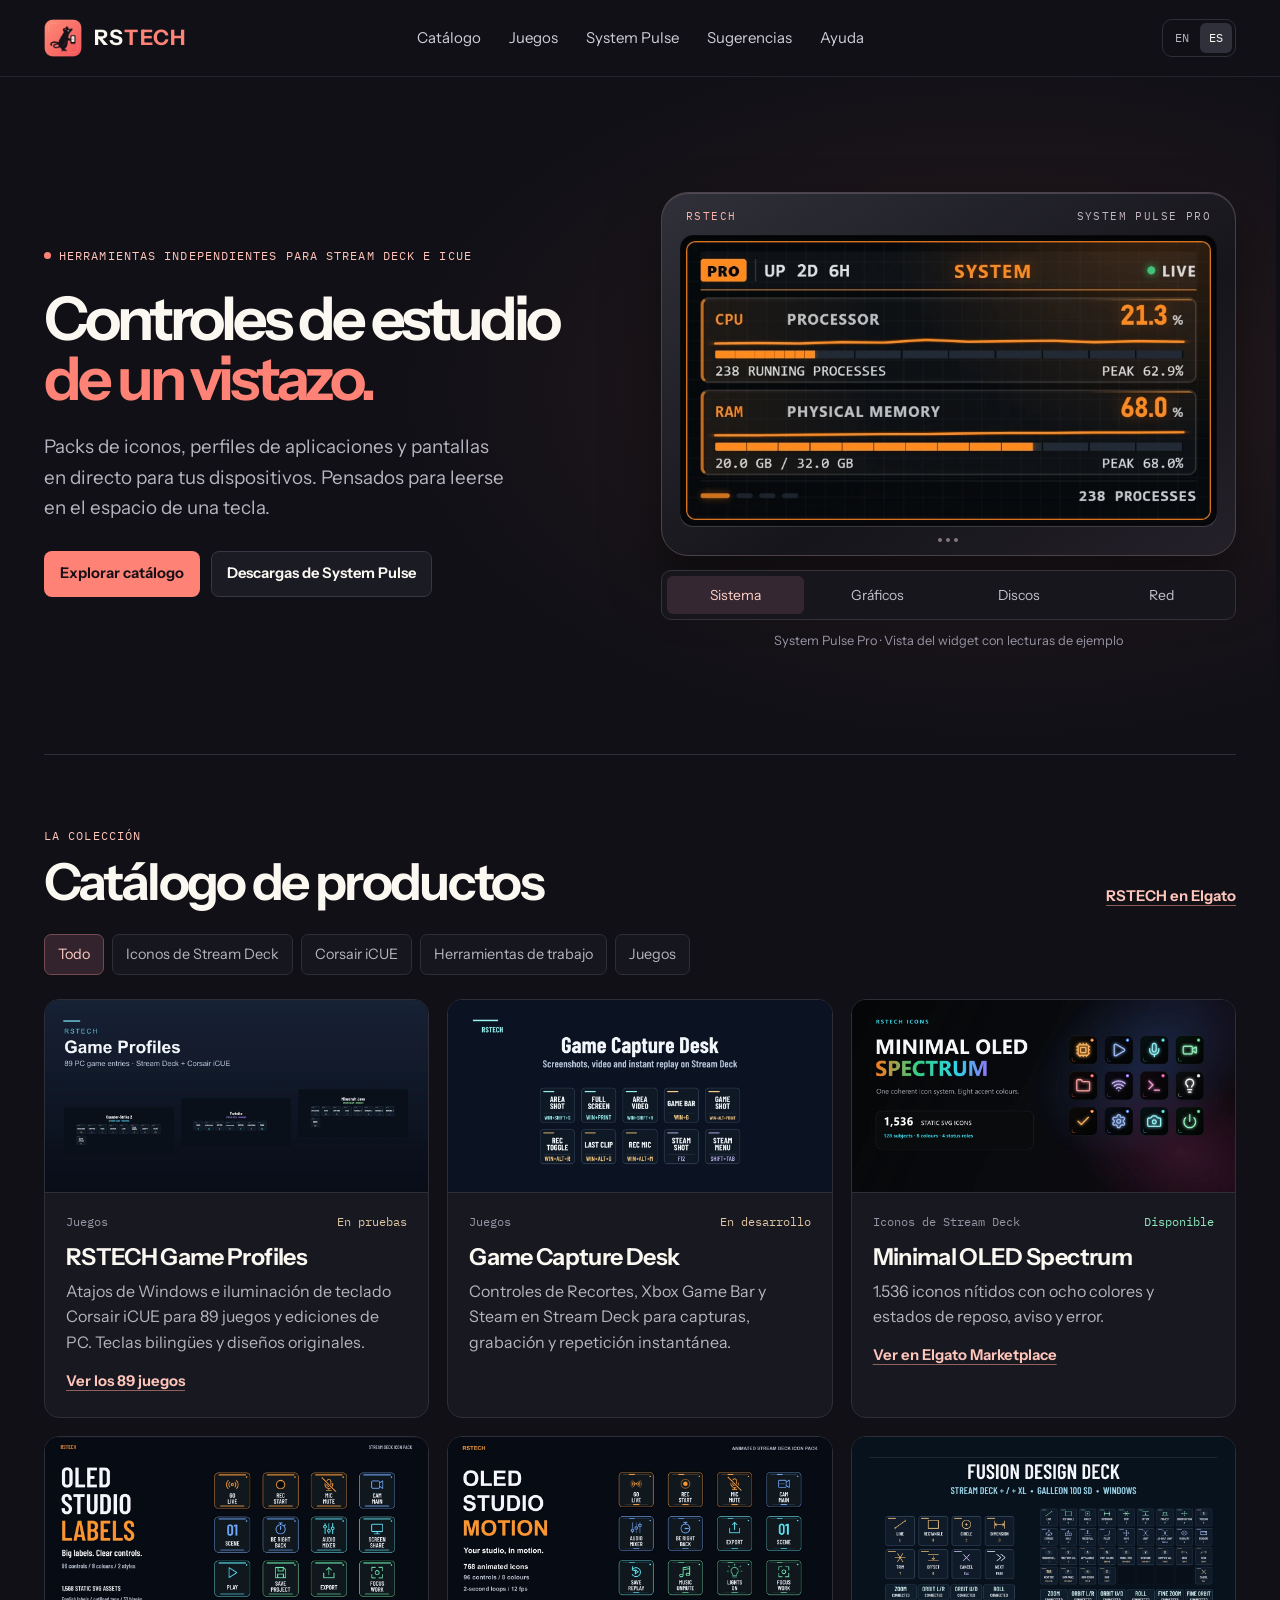
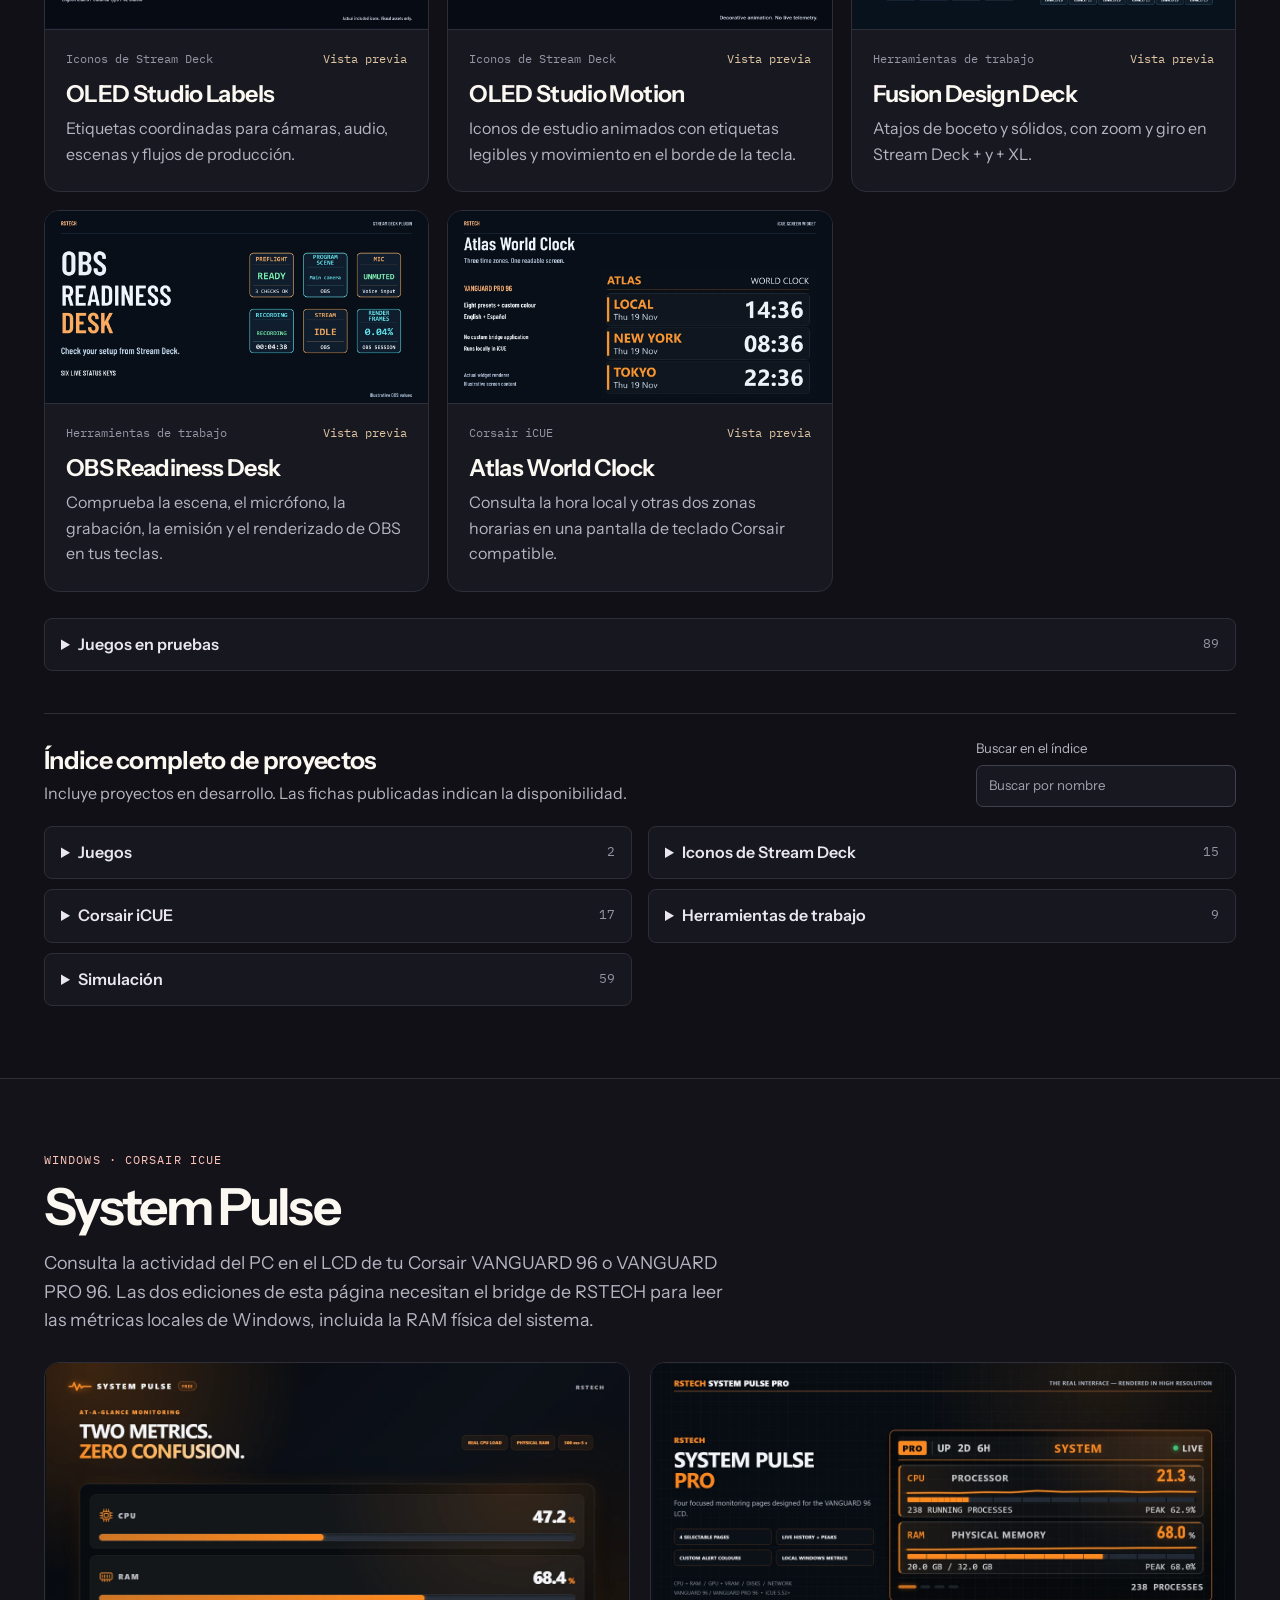
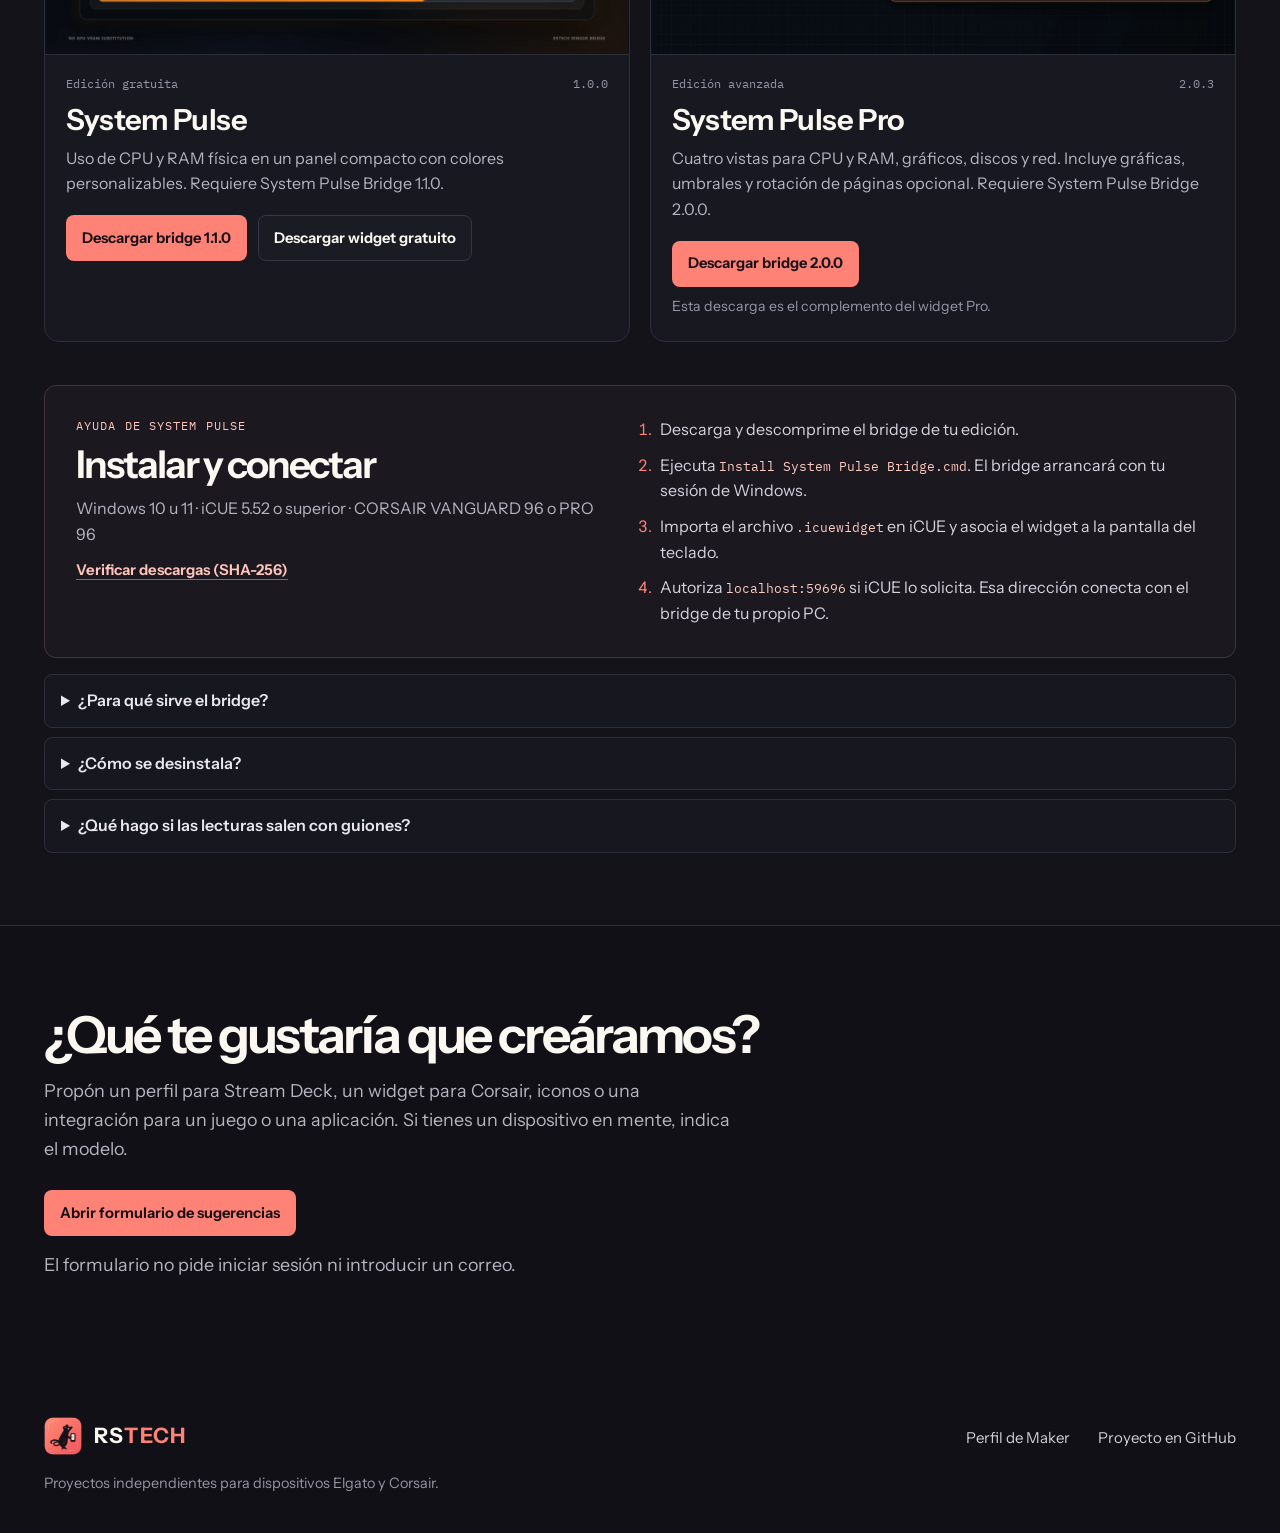
==== commit 9d93788f: "Add a bilingual product suggestions form" ====
--- a/es.html
+++ b/es.html
@@ -1,87 +1,95 @@
-<!doctype html>
-<html lang="es">
-<head>
-<meta charset="utf-8">
-<meta name="viewport" content="width=device-width, initial-scale=1">
-<meta name="description" content="Explora los proyectos de RSTECH para Elgato Stream Deck y Corsair iCUE, con guías y descargas del bridge de System Pulse.">
-<meta name="color-scheme" content="dark">
-<title>RSTECH · Proyectos para Stream Deck e iCUE</title>
-<link rel="icon" href="rstech-mark.png" type="image/png">
-<link rel="alternate" hreflang="en" href="index.html">
-<link rel="stylesheet" href="styles.css">
-<script src="site.js" defer></script>
-</head>
-<body>
-<a class="skip" href="#main">Saltar al contenido</a>
-<header class="header"><div class="shell masthead">
-  <a class="brand" href="#top" aria-label="RSTECH"><img src="rstech-mark.png" width="38" height="38" alt=""><span>RS<em>TECH</em></span></a>
-  <nav aria-label="Navegación principal">
-    <a href="#catalog">Catálogo</a><a href="#game-profiles">Juegos</a><a href="#pulse">System Pulse</a><a href="#support">Ayuda</a>
-  </nav>
-  <div class="language" aria-label="Idioma">
-    <a href="index.html" lang="en" hreflang="en" >EN</a>
-    <a href="es.html" lang="es" hreflang="es" aria-current="page">ES</a>
-  </div>
-</div></header>
-<main id="main">
-  <section class="shell hero" id="top">
-    <div class="hero-copy">
-      <p class="eyebrow"><span></span> Herramientas independientes para Stream Deck e iCUE</p>
-      <h1>Controles de estudio<br><em>de un vistazo.</em></h1>
-      <p class="lead">Packs de iconos, perfiles de aplicaciones y pantallas en directo para tus dispositivos. Pensados para leerse en el espacio de una tecla.</p>
-      <div class="actions"><a class="btn primary" href="#catalog">Explorar catálogo</a><a class="btn secondary" href="#pulse">Descargas de System Pulse</a></div>
-    </div>
-    <figure class="hero-display">
-      <div class="hardware">
-        <div class="device-top"><span>RSTECH</span><span>SYSTEM PULSE PRO</span></div>
-        <div class="viewport"><img id="preview-screen" src="pulse-system.webp" width="754" height="400" alt="Vista de prueba de System Pulse Pro. Pantalla Sistema."></div>
-        <div class="hardware-bottom"><span></span><span></span><span></span></div>
-      </div>
-      <div class="view-select" role="group" aria-label="Páginas de demostración de System Pulse Pro"><button type="button" aria-pressed="true" aria-controls="preview-screen" data-view="pulse-system.webp" data-label="Sistema">Sistema</button><button type="button" aria-pressed="false" aria-controls="preview-screen" data-view="pulse-graphics.webp" data-label="Gráficos">Gráficos</button><button type="button" aria-pressed="false" aria-controls="preview-screen" data-view="pulse-disks.webp" data-label="Discos">Discos</button><button type="button" aria-pressed="false" aria-controls="preview-screen" data-view="pulse-network.webp" data-label="Red">Red</button></div>
-      <figcaption>System Pulse Pro · Vista del widget con lecturas de ejemplo</figcaption>
-    </figure>
-  </section>
-  <section class="catalog section shell" id="catalog">
-    <div class="section-title"><div><p class="eyebrow">La colección</p><h2>Catálogo de productos</h2></div><a class="text-link" href="https://marketplace.elgato.com/@rstech">RSTECH en Elgato</a></div>
-    <div class="filter" role="group" aria-label="Filtrar productos">
-      <button type="button" data-filter="all" aria-pressed="true">Todo</button>
-      <button type="button" data-filter="deck" aria-pressed="false">Iconos de Stream Deck</button>
-      <button type="button" data-filter="icue" aria-pressed="false">Corsair iCUE</button>
-      <button type="button" data-filter="tools" aria-pressed="false">Herramientas de trabajo</button>
-      <button type="button" data-filter="gaming" aria-pressed="false">Juegos</button>
-    </div>
-    <div class="products"><article class="product" data-category="gaming" data-title="RSTECH Game Profiles"><div class="product-media"><img src="game-profiles.webp" width="1280" height="640" alt="" loading="lazy"></div><div class="product-description"><div class="meta"><span>Juegos</span><span class="status preview">En pruebas</span></div><h3>RSTECH Game Profiles</h3><p>Atajos de Windows e iluminación de teclado Corsair iCUE para 89 juegos y ediciones de PC. Teclas bilingües y diseños originales.</p><a class="text-link" href="#game-profiles">Ver los 89 juegos</a></div></article>
-<article class="product" data-category="gaming" data-title="Game Capture Desk"><div class="product-media"><img src="game-capture-desk.webp" width="1280" height="640" alt="" loading="lazy"></div><div class="product-description"><div class="meta"><span>Juegos</span><span class="status preview">En desarrollo</span></div><h3>Game Capture Desk</h3><p>Controles de Recortes, Xbox Game Bar y Steam en Stream Deck para capturas, grabación y repetición instantánea.</p></div></article>
-<article class="product" data-category="deck" data-title="Minimal OLED Spectrum"><div class="product-media"><img src="spectrum.webp" width="1280" height="640" alt="" loading="lazy"></div><div class="product-description"><div class="meta"><span>Iconos de Stream Deck</span><span class="status live">Disponible</span></div><h3>Minimal OLED Spectrum</h3><p>1.536 iconos nítidos con ocho colores y estados de reposo, aviso y error.</p><a class="text-link" href="https://marketplace.elgato.com/product/minimal-oled-spectrum-3aed9b96-6ae8-4fd7-800d-3107da195e8c">Ver en Elgato Marketplace</a></div></article>
-<article class="product" data-category="deck" data-title="OLED Studio Labels"><div class="product-media"><img src="labels.webp" width="1280" height="640" alt="" loading="lazy"></div><div class="product-description"><div class="meta"><span>Iconos de Stream Deck</span><span class="status preview">Vista previa</span></div><h3>OLED Studio Labels</h3><p>Etiquetas coordinadas para cámaras, audio, escenas y flujos de producción.</p></div></article>
-<article class="product" data-category="deck" data-title="OLED Studio Motion"><div class="product-media"><img src="motion.webp" width="1280" height="640" alt="" loading="lazy"></div><div class="product-description"><div class="meta"><span>Iconos de Stream Deck</span><span class="status preview">Vista previa</span></div><h3>OLED Studio Motion</h3><p>Iconos de estudio animados con etiquetas legibles y movimiento en el borde de la tecla.</p></div></article>
-<article class="product" data-category="tools" data-title="Fusion Design Deck"><div class="product-media"><img src="fusion.webp" width="1280" height="640" alt="" loading="lazy"></div><div class="product-description"><div class="meta"><span>Herramientas de trabajo</span><span class="status preview">Vista previa</span></div><h3>Fusion Design Deck</h3><p>Atajos de boceto y sólidos, con zoom y giro en Stream Deck + y + XL.</p></div></article>
-<article class="product" data-category="tools" data-title="OBS Readiness Desk"><div class="product-media"><img src="obs.webp" width="1280" height="640" alt="" loading="lazy"></div><div class="product-description"><div class="meta"><span>Herramientas de trabajo</span><span class="status preview">Vista previa</span></div><h3>OBS Readiness Desk</h3><p>Comprueba la escena, el micrófono, la grabación, la emisión y el renderizado de OBS en tus teclas.</p></div></article>
-<article class="product" data-category="icue" data-title="Atlas World Clock"><div class="product-media"><img src="vanguard.webp" width="1280" height="640" alt="" loading="lazy"></div><div class="product-description"><div class="meta"><span>Corsair iCUE</span><span class="status preview">Vista previa</span></div><h3>Atlas World Clock</h3><p>Consulta la hora local y otras dos zonas horarias en una pantalla de teclado Corsair compatible.</p></div></article></div>
-    <details class="index-group game-catalog" id="game-profiles"><summary><span>Juegos en pruebas</span><span class="index-count">89</span></summary><div class="game-catalog-copy"><p>Incluye diseños para Stream Deck XL, MK.2, Mini, Neo, +, + XL y Corsair Galleon. Cada juego tiene iluminación para iCUE, imagen para Murals y mapa de teclas.</p><p>Estamos comprobando los atajos de los juegos y la compatibilidad por dispositivo. La colección está en borrador y las descargas están pendientes.</p><ul class="game-title-list"><li>7 Days to Die</li><li>Age of Empires II: Definitive Edition</li><li>AION 2</li><li>American Truck Simulator</li><li>Apex Legends</li><li>ARC Raiders</li><li>ARK: Survival Ascended</li><li>Baldur's Gate 3</li><li>Battlefield 6</li><li>BeamNG.drive</li><li>Call of Duty: Warzone</li><li>Counter-Strike 2</li><li>Crusader Kings III</li><li>Cyberpunk 2077</li><li>DayZ</li><li>Dead by Daylight</li><li>Deadlock</li><li>Delta Force</li><li>Destiny 2</li><li>Diablo IV</li><li>Don't Starve Together</li><li>Dota 2</li><li>EA SPORTS FC 26</li><li>EA SPORTS FC 27</li><li>eFootball</li><li>Elden Ring</li><li>Escape from Tarkov</li><li>Euro Truck Simulator 2</li><li>Factorio</li><li>Farming Simulator 25</li><li>Final Fantasy XIV</li><li>Football Manager 26</li><li>Football Manager 27</li><li>Fortnite</li><li>Forza Horizon 5</li><li>Forza Horizon 6</li><li>Garry's Mod</li><li>Genshin Impact</li><li>Geometry Dash</li><li>Grand Theft Auto V Enhanced</li><li>Grand Theft Auto V Legacy</li><li>Guild Wars 2</li><li>Hearts of Iron IV</li><li>Helldivers 2</li><li>Honkai: Star Rail</li><li>Hunt: Showdown 1896</li><li>Kingdom Come: Deliverance II</li><li>League of Legends</li><li>Left 4 Dead 2</li><li>Marvel Rivals</li><li>Microsoft Flight Simulator 2024</li><li>Minecraft Bedrock</li><li>Minecraft Java</li><li>Monster Hunter Wilds</li><li>NARAKA: BLADEPOINT</li><li>Old School RuneScape</li><li>Overwatch 2</li><li>Palworld</li><li>Path of Exile</li><li>Path of Exile 2</li><li>PEAK</li><li>Phantom Blade Zero</li><li>Project Zomboid</li><li>PUBG: BATTLEGROUNDS</li><li>Rainbow Six Siege X</li><li>Red Dead Redemption 2</li><li>RimWorld</li><li>Roblox</li><li>Rocket League</li><li>Rust</li><li>Satisfactory</li><li>Sid Meier's Civilization VI</li><li>Sid Meier's Civilization VII</li><li>Skyrim Special Edition</li><li>Slay the Spire 2</li><li>Stardew Valley</li><li>Street Fighter 6</li><li>Team Fortress 2</li><li>Terraria</li><li>The Binding of Isaac: Rebirth</li><li>The Sims 4</li><li>The Witcher 3: Wild Hunt</li><li>Total War: WARHAMMER III</li><li>Valheim</li><li>VALORANT</li><li>War Thunder</li><li>Warframe</li><li>Where Winds Meet</li><li>World of Warcraft</li></ul></div></details>
-    <section class="index" aria-labelledby="index-title">
-      <div class="section-title"><div><h3 id="index-title">Índice completo de proyectos</h3><p>Incluye proyectos en desarrollo. Las fichas publicadas indican la disponibilidad.</p></div>
-      <label class="search"><span>Buscar en el índice</span><input type="search" id="search-index" placeholder="Buscar por nombre"></label></div>
-      <p id="no-projects" role="status" hidden>Ningún proyecto coincide con ese nombre.</p>
-      <div class="index-grid"><details class="index-group" data-group="gaming"><summary><span>Juegos</span><span class="index-count">2</span></summary><ul><li data-title="RSTECH Game Profiles"><a href="#game-profiles">RSTECH Game Profiles</a></li><li data-title="Game Capture Desk">Game Capture Desk</li></ul></details><details class="index-group" data-group="deck"><summary><span>Iconos de Stream Deck</span><span class="index-count">15</span></summary><ul><li data-title="Minimal OLED Spectrum"><a href="https://marketplace.elgato.com/product/minimal-oled-spectrum-3aed9b96-6ae8-4fd7-800d-3107da195e8c">Minimal OLED Spectrum</a></li><li data-title="OLED Audio Motion">OLED Audio Motion</li><li data-title="OLED CAD Motion">OLED CAD Motion</li><li data-title="OLED Code Desk">OLED Code Desk</li><li data-title="OLED Edit Motion">OLED Edit Motion</li><li data-title="OLED Flight Deck">OLED Flight Deck</li><li data-title="OLED Home Controls">OLED Home Controls</li><li data-title="OLED Photo Motion">OLED Photo Motion</li><li data-title="OLED Racing Signals Motion">OLED Racing Signals Motion</li><li data-title="OLED Resolve Edit Profiles">OLED Resolve Edit Profiles</li><li data-title="OLED Sim Racing">OLED Sim Racing</li><li data-title="OLED Status Pairs">OLED Status Pairs</li><li data-title="OLED Studio Labels">OLED Studio Labels</li><li data-title="OLED Studio Motion">OLED Studio Motion</li><li data-title="OLED Workday Motion">OLED Workday Motion</li></ul></details><details class="index-group" data-group="icue"><summary><span>Corsair iCUE</span><span class="index-count">17</span></summary><ul><li data-title="Atlas World Clock">Atlas World Clock</li><li data-title="CAD Units">CAD Units</li><li data-title="CAD Units Touch">CAD Units Touch</li><li data-title="Dayline Calendar">Dayline Calendar</li><li data-title="Event Horizon">Event Horizon</li><li data-title="Focus Cycle">Focus Cycle</li><li data-title="Frame Session">Frame Session</li><li data-title="Media Vista">Media Vista</li><li data-title="Network Pulse Screen">Network Pulse Screen</li><li data-title="Power Envelope">Power Envelope</li><li data-title="Retro Clock Studio">Retro Clock Studio</li><li data-title="Routine Board">Routine Board</li><li data-title="Sensor Grid">Sensor Grid</li><li data-title="Stage Timer">Stage Timer</li><li data-title="Stage Timer Touch">Stage Timer Touch</li><li data-title="System Pulse"><a href="#system-pulse">System Pulse</a></li><li data-title="System Pulse Pro"><a href="#system-pulse-pro">System Pulse Pro</a></li></ul></details><details class="index-group" data-group="tools"><summary><span>Herramientas de trabajo</span><span class="index-count">9</span></summary><ul><li data-title="Blender Parameter Rail">Blender Parameter Rail</li><li data-title="Cue Rail Pro">Cue Rail Pro</li><li data-title="Folder Readout">Folder Readout</li><li data-title="Fusion Design Deck">Fusion Design Deck</li><li data-title="Inventor View Rail">Inventor View Rail</li><li data-title="Network Pulse">Network Pulse</li><li data-title="OBS Readiness Desk">OBS Readiness Desk</li><li data-title="Render Sentinel">Render Sentinel</li><li data-title="Template Stamp">Template Stamp</li></ul></details><details class="index-group" data-group="sim"><summary><span>Simulación</span><span class="index-count">59</span></summary><ul><li data-title="Apache KU CPG Panels">Apache KU CPG Panels</li><li data-title="Apache KU Link">Apache KU Link</li><li data-title="Apache KU Pilot Panels">Apache KU Pilot Panels</li><li data-title="Black Shark ABRIS Panels">Black Shark ABRIS Panels</li><li data-title="Black Shark Cockpit Link">Black Shark Cockpit Link</li><li data-title="Black Shark PVI Panels">Black Shark PVI Panels</li><li data-title="F1 Cockpit Link">F1 Cockpit Link</li><li data-title="F1 Pilot Panels">F1 Pilot Panels</li><li data-title="F1 Trainer Panels">F1 Trainer Panels</li><li data-title="Fishbed Cockpit Link">Fishbed Cockpit Link</li><li data-title="Fishbed Nav Console">Fishbed Nav Console</li><li data-title="Fulcrum Cockpit Link">Fulcrum Cockpit Link</li><li data-title="Fulcrum Nav Console">Fulcrum Nav Console</li><li data-title="Gazelle Cockpit Link">Gazelle Cockpit Link</li><li data-title="Gazelle NADIR Console">Gazelle NADIR Console</li><li data-title="Harrier Cockpit Link">Harrier Cockpit Link</li><li data-title="Harrier ODU Panels">Harrier ODU Panels</li><li data-title="Harrier UFC Panels">Harrier UFC Panels</li><li data-title="Herc Aug Crew CNI">Herc Aug Crew CNI</li><li data-title="Herc Cockpit Link">Herc Cockpit Link</li><li data-title="Herc Copilot CNI">Herc Copilot CNI</li><li data-title="Herc Pilot CNI">Herc Pilot CNI</li><li data-title="Hind Cockpit Link">Hind Cockpit Link</li><li data-title="Hind Operator Panels">Hind Operator Panels</li><li data-title="Hind Pilot Panels">Hind Pilot Panels</li><li data-title="Hip Cockpit Link">Hip Cockpit Link</li><li data-title="Hip Navigation Panels">Hip Navigation Panels</li><li data-title="Hip Radio Panels">Hip Radio Panels</li><li data-title="Hook Cockpit Link">Hook Cockpit Link</li><li data-title="Hook Copilot CDU">Hook Copilot CDU</li><li data-title="Hook Pilot CDU">Hook Pilot CDU</li><li data-title="Hornet Cockpit Link">Hornet Cockpit Link</li><li data-title="Huey Cockpit Link">Huey Cockpit Link</li><li data-title="Huey Navigation Panels">Huey Navigation Panels</li><li data-title="Huey Radio Panels">Huey Radio Panels</li><li data-title="Kiowa Cockpit Link">Kiowa Cockpit Link</li><li data-title="Kiowa Copilot MFK">Kiowa Copilot MFK</li><li data-title="Kiowa Pilot MFK">Kiowa Pilot MFK</li><li data-title="OLED Hornet Controls">OLED Hornet Controls</li><li data-title="OLED Hornet Motion">OLED Hornet Motion</li><li data-title="OLED Viper Controls">OLED Viper Controls</li><li data-title="OLED Viper Motion">OLED Viper Motion</li><li data-title="Phantom Cockpit Link">Phantom Cockpit Link</li><li data-title="Phantom Pilot Panels">Phantom Pilot Panels</li><li data-title="Phantom WSO Panels">Phantom WSO Panels</li><li data-title="Thunder Cockpit Link">Thunder Cockpit Link</li><li data-title="Thunder Radio Panels">Thunder Radio Panels</li><li data-title="Thunder UFCP Panels">Thunder UFCP Panels</li><li data-title="Tiger Cockpit Link">Tiger Cockpit Link</li><li data-title="Tiger Radio Console">Tiger Radio Console</li><li data-title="Tomcat Cockpit Link">Tomcat Cockpit Link</li><li data-title="Tomcat Pilot Panels">Tomcat Pilot Panels</li><li data-title="Tomcat RIO Panels">Tomcat RIO Panels</li><li data-title="Viggen CK37 Console">Viggen CK37 Console</li><li data-title="Viggen Cockpit Link">Viggen Cockpit Link</li><li data-title="Viper Cockpit Link">Viper Cockpit Link</li><li data-title="Warthog CDU Panels">Warthog CDU Panels</li><li data-title="Warthog Cockpit Link">Warthog Cockpit Link</li><li data-title="Warthog UFC Panels">Warthog UFC Panels</li></ul></details></div>
-    </section>
-  </section>
-  <section class="section pulse-section" id="pulse"><div class="shell">
-    <div class="section-title"><div><p class="eyebrow">Windows · Corsair iCUE</p><h2>System Pulse</h2><p class="section-lead">Consulta la actividad del PC en el LCD de tu Corsair VANGUARD 96 o VANGUARD PRO 96. Las dos ediciones de esta página necesitan el bridge de RSTECH para leer las métricas locales de Windows, incluida la RAM física del sistema.</p></div></div>
-    <div class="pulse-grid">
-      <article class="pulse-card" id="system-pulse"><img src="pulse-free.webp" width="1280" height="640" alt="" loading="lazy"><div class="pulse-copy"><div class="meta"><span>Edición gratuita</span><span>1.0.0</span></div><h3>System Pulse</h3><p>Uso de CPU y RAM física en un panel compacto con colores personalizables. Requiere System Pulse Bridge 1.1.0.</p><div class="actions"><a class="btn primary" href="RSTECH-System-Pulse-Bridge-1.1.0.zip" download>Descargar bridge 1.1.0</a><a class="btn secondary" href="System-Pulse-1.0.0.icuewidget" download>Descargar widget gratuito</a></div></div></article>
-      <article class="pulse-card" id="system-pulse-pro"><img src="pulse-pro.webp" width="1280" height="640" alt="" loading="lazy"><div class="pulse-copy"><div class="meta"><span>Edición avanzada</span><span>2.0.3</span></div><h3>System Pulse Pro</h3><p>Cuatro vistas para CPU y RAM, gráficos, discos y red. Incluye gráficas, umbrales y rotación de páginas opcional. Requiere System Pulse Bridge 2.0.0.</p><div class="actions"><a class="btn primary" href="RSTECH-System-Pulse-Bridge-2.0.0.zip" download>Descargar bridge 2.0.0</a></div><p class="download-note">Esta descarga es el complemento del widget Pro.</p></div></article>
-    </div>
-    <div class="setup" id="support">
-      <div><p class="eyebrow">Ayuda de System Pulse</p><h2>Instalar y conectar</h2><p>Windows 10 u 11 · iCUE 5.52 o superior · CORSAIR VANGUARD 96 o PRO 96</p><a class="text-link" href="SHA256SUMS.txt">Verificar descargas (SHA-256)</a></div>
-      <ol><li>Descarga y descomprime el bridge de tu edición.</li><li>Ejecuta <code>Install System Pulse Bridge.cmd</code>. El bridge arrancará con tu sesión de Windows.</li><li>Importa el archivo <code>.icuewidget</code> en iCUE y asocia el widget a la pantalla del teclado.</li><li>Autoriza <code>localhost:59696</code> si iCUE lo solicita. Esa dirección conecta con el bridge de tu propio PC.</li></ol>
-    </div>
-    <div class="faq">
-      <details><summary>¿Para qué sirve el bridge?</summary><p>Lee contadores agregados de rendimiento de Windows y los entrega al widget en el mismo PC. Usa una dirección local de solo lectura y funciona sin enviar métricas por Internet.</p></details>
-      <details><summary>¿Cómo se desinstala?</summary><p>Ejecuta <code>Uninstall System Pulse Bridge.cmd</code> desde la carpeta descomprimida y retira el widget de iCUE.</p></details>
-      <details><summary>¿Qué hago si las lecturas salen con guiones?</summary><p>Comprueba que el bridge de tu edición está en ejecución y que iCUE permite el acceso local. Algunas métricas Pro dependen del controlador de Windows.</p></details>
-    </div>
-  </div></section>
-</main>
-<footer class="shell footer"><div><a class="brand" href="#top" aria-label="RSTECH"><img src="rstech-mark.png" width="38" height="38" alt=""><span>RS<em>TECH</em></span></a><p>Proyectos independientes para dispositivos Elgato y Corsair.</p></div><nav aria-label="Ayuda y enlaces"><a href="https://marketplace.elgato.com/@rstech">Perfil de Maker</a><a href="https://github.com/AlbertRaty/rstech">Proyecto en GitHub</a></nav></footer>
+<!doctype html>
+<html lang="es">
+<head>
+<meta charset="utf-8">
+<meta name="viewport" content="width=device-width, initial-scale=1">
+<meta name="description" content="Explora los proyectos de RSTECH para Elgato Stream Deck y Corsair iCUE, con guías y descargas del bridge de System Pulse.">
+<meta name="color-scheme" content="dark">
+<title>RSTECH · Proyectos para Stream Deck e iCUE</title>
+<link rel="icon" href="rstech-mark.png" type="image/png">
+<link rel="alternate" hreflang="en" href="index.html">
+<link rel="stylesheet" href="styles.css">
+<script src="site.js" defer></script>
+</head>
+<body>
+<a class="skip" href="#main">Saltar al contenido</a>
+<header class="header"><div class="shell masthead">
+  <a class="brand" href="#top" aria-label="RSTECH"><img src="rstech-mark.png" width="38" height="38" alt=""><span>RS<em>TECH</em></span></a>
+  <nav aria-label="Navegación principal">
+    <a href="#catalog">Catálogo</a><a href="#game-profiles">Juegos</a><a href="#pulse">System Pulse</a><a href="#suggestions">Sugerencias</a><a href="#support">Ayuda</a>
+  </nav>
+  <div class="language" aria-label="Idioma">
+    <a href="index.html" lang="en" hreflang="en" >EN</a>
+    <a href="es.html" lang="es" hreflang="es" aria-current="page">ES</a>
+  </div>
+</div></header>
+<main id="main">
+  <section class="shell hero" id="top">
+    <div class="hero-copy">
+      <p class="eyebrow"><span></span> Herramientas independientes para Stream Deck e iCUE</p>
+      <h1>Controles de estudio<br><em>de un vistazo.</em></h1>
+      <p class="lead">Packs de iconos, perfiles de aplicaciones y pantallas en directo para tus dispositivos. Pensados para leerse en el espacio de una tecla.</p>
+      <div class="actions"><a class="btn primary" href="#catalog">Explorar catálogo</a><a class="btn secondary" href="#pulse">Descargas de System Pulse</a></div>
+    </div>
+    <figure class="hero-display">
+      <div class="hardware">
+        <div class="device-top"><span>RSTECH</span><span>SYSTEM PULSE PRO</span></div>
+        <div class="viewport"><img id="preview-screen" src="pulse-system.webp" width="754" height="400" alt="Vista de prueba de System Pulse Pro. Pantalla Sistema."></div>
+        <div class="hardware-bottom"><span></span><span></span><span></span></div>
+      </div>
+      <div class="view-select" role="group" aria-label="Páginas de demostración de System Pulse Pro"><button type="button" aria-pressed="true" aria-controls="preview-screen" data-view="pulse-system.webp" data-label="Sistema">Sistema</button><button type="button" aria-pressed="false" aria-controls="preview-screen" data-view="pulse-graphics.webp" data-label="Gráficos">Gráficos</button><button type="button" aria-pressed="false" aria-controls="preview-screen" data-view="pulse-disks.webp" data-label="Discos">Discos</button><button type="button" aria-pressed="false" aria-controls="preview-screen" data-view="pulse-network.webp" data-label="Red">Red</button></div>
+      <figcaption>System Pulse Pro · Vista del widget con lecturas de ejemplo</figcaption>
+    </figure>
+  </section>
+  <section class="catalog section shell" id="catalog">
+    <div class="section-title"><div><p class="eyebrow">La colección</p><h2>Catálogo de productos</h2></div><a class="text-link" href="https://marketplace.elgato.com/@rstech">RSTECH en Elgato</a></div>
+    <div class="filter" role="group" aria-label="Filtrar productos">
+      <button type="button" data-filter="all" aria-pressed="true">Todo</button>
+      <button type="button" data-filter="deck" aria-pressed="false">Iconos de Stream Deck</button>
+      <button type="button" data-filter="icue" aria-pressed="false">Corsair iCUE</button>
+      <button type="button" data-filter="tools" aria-pressed="false">Herramientas de trabajo</button>
+      <button type="button" data-filter="gaming" aria-pressed="false">Juegos</button>
+    </div>
+    <div class="products"><article class="product" data-category="gaming" data-title="RSTECH Game Profiles"><div class="product-media"><img src="game-profiles.webp" width="1280" height="640" alt="" loading="lazy"></div><div class="product-description"><div class="meta"><span>Juegos</span><span class="status preview">En pruebas</span></div><h3>RSTECH Game Profiles</h3><p>Atajos de Windows e iluminación de teclado Corsair iCUE para 89 juegos y ediciones de PC. Teclas bilingües y diseños originales.</p><a class="text-link" href="#game-profiles">Ver los 89 juegos</a></div></article>
+<article class="product" data-category="gaming" data-title="Game Capture Desk"><div class="product-media"><img src="game-capture-desk.webp" width="1280" height="640" alt="" loading="lazy"></div><div class="product-description"><div class="meta"><span>Juegos</span><span class="status preview">En desarrollo</span></div><h3>Game Capture Desk</h3><p>Controles de Recortes, Xbox Game Bar y Steam en Stream Deck para capturas, grabación y repetición instantánea.</p></div></article>
+<article class="product" data-category="deck" data-title="Minimal OLED Spectrum"><div class="product-media"><img src="spectrum.webp" width="1280" height="640" alt="" loading="lazy"></div><div class="product-description"><div class="meta"><span>Iconos de Stream Deck</span><span class="status live">Disponible</span></div><h3>Minimal OLED Spectrum</h3><p>1.536 iconos nítidos con ocho colores y estados de reposo, aviso y error.</p><a class="text-link" href="https://marketplace.elgato.com/product/minimal-oled-spectrum-3aed9b96-6ae8-4fd7-800d-3107da195e8c">Ver en Elgato Marketplace</a></div></article>
+<article class="product" data-category="deck" data-title="OLED Studio Labels"><div class="product-media"><img src="labels.webp" width="1280" height="640" alt="" loading="lazy"></div><div class="product-description"><div class="meta"><span>Iconos de Stream Deck</span><span class="status preview">Vista previa</span></div><h3>OLED Studio Labels</h3><p>Etiquetas coordinadas para cámaras, audio, escenas y flujos de producción.</p></div></article>
+<article class="product" data-category="deck" data-title="OLED Studio Motion"><div class="product-media"><img src="motion.webp" width="1280" height="640" alt="" loading="lazy"></div><div class="product-description"><div class="meta"><span>Iconos de Stream Deck</span><span class="status preview">Vista previa</span></div><h3>OLED Studio Motion</h3><p>Iconos de estudio animados con etiquetas legibles y movimiento en el borde de la tecla.</p></div></article>
+<article class="product" data-category="tools" data-title="Fusion Design Deck"><div class="product-media"><img src="fusion.webp" width="1280" height="640" alt="" loading="lazy"></div><div class="product-description"><div class="meta"><span>Herramientas de trabajo</span><span class="status preview">Vista previa</span></div><h3>Fusion Design Deck</h3><p>Atajos de boceto y sólidos, con zoom y giro en Stream Deck + y + XL.</p></div></article>
+<article class="product" data-category="tools" data-title="OBS Readiness Desk"><div class="product-media"><img src="obs.webp" width="1280" height="640" alt="" loading="lazy"></div><div class="product-description"><div class="meta"><span>Herramientas de trabajo</span><span class="status preview">Vista previa</span></div><h3>OBS Readiness Desk</h3><p>Comprueba la escena, el micrófono, la grabación, la emisión y el renderizado de OBS en tus teclas.</p></div></article>
+<article class="product" data-category="icue" data-title="Atlas World Clock"><div class="product-media"><img src="vanguard.webp" width="1280" height="640" alt="" loading="lazy"></div><div class="product-description"><div class="meta"><span>Corsair iCUE</span><span class="status preview">Vista previa</span></div><h3>Atlas World Clock</h3><p>Consulta la hora local y otras dos zonas horarias en una pantalla de teclado Corsair compatible.</p></div></article></div>
+    <details class="index-group game-catalog" id="game-profiles"><summary><span>Juegos en pruebas</span><span class="index-count">89</span></summary><div class="game-catalog-copy"><p>Incluye diseños para Stream Deck XL, MK.2, Mini, Neo, +, + XL y Corsair Galleon. Cada juego tiene iluminación para iCUE, imagen para Murals y mapa de teclas.</p><p>Estamos comprobando los atajos de los juegos y la compatibilidad por dispositivo. La colección está en borrador y las descargas están pendientes.</p><ul class="game-title-list"><li>7 Days to Die</li><li>Age of Empires II: Definitive Edition</li><li>AION 2</li><li>American Truck Simulator</li><li>Apex Legends</li><li>ARC Raiders</li><li>ARK: Survival Ascended</li><li>Baldur's Gate 3</li><li>Battlefield 6</li><li>BeamNG.drive</li><li>Call of Duty: Warzone</li><li>Counter-Strike 2</li><li>Crusader Kings III</li><li>Cyberpunk 2077</li><li>DayZ</li><li>Dead by Daylight</li><li>Deadlock</li><li>Delta Force</li><li>Destiny 2</li><li>Diablo IV</li><li>Don't Starve Together</li><li>Dota 2</li><li>EA SPORTS FC 26</li><li>EA SPORTS FC 27</li><li>eFootball</li><li>Elden Ring</li><li>Escape from Tarkov</li><li>Euro Truck Simulator 2</li><li>Factorio</li><li>Farming Simulator 25</li><li>Final Fantasy XIV</li><li>Football Manager 26</li><li>Football Manager 27</li><li>Fortnite</li><li>Forza Horizon 5</li><li>Forza Horizon 6</li><li>Garry's Mod</li><li>Genshin Impact</li><li>Geometry Dash</li><li>Grand Theft Auto V Enhanced</li><li>Grand Theft Auto V Legacy</li><li>Guild Wars 2</li><li>Hearts of Iron IV</li><li>Helldivers 2</li><li>Honkai: Star Rail</li><li>Hunt: Showdown 1896</li><li>Kingdom Come: Deliverance II</li><li>League of Legends</li><li>Left 4 Dead 2</li><li>Marvel Rivals</li><li>Microsoft Flight Simulator 2024</li><li>Minecraft Bedrock</li><li>Minecraft Java</li><li>Monster Hunter Wilds</li><li>NARAKA: BLADEPOINT</li><li>Old School RuneScape</li><li>Overwatch 2</li><li>Palworld</li><li>Path of Exile</li><li>Path of Exile 2</li><li>PEAK</li><li>Phantom Blade Zero</li><li>Project Zomboid</li><li>PUBG: BATTLEGROUNDS</li><li>Rainbow Six Siege X</li><li>Red Dead Redemption 2</li><li>RimWorld</li><li>Roblox</li><li>Rocket League</li><li>Rust</li><li>Satisfactory</li><li>Sid Meier's Civilization VI</li><li>Sid Meier's Civilization VII</li><li>Skyrim Special Edition</li><li>Slay the Spire 2</li><li>Stardew Valley</li><li>Street Fighter 6</li><li>Team Fortress 2</li><li>Terraria</li><li>The Binding of Isaac: Rebirth</li><li>The Sims 4</li><li>The Witcher 3: Wild Hunt</li><li>Total War: WARHAMMER III</li><li>Valheim</li><li>VALORANT</li><li>War Thunder</li><li>Warframe</li><li>Where Winds Meet</li><li>World of Warcraft</li></ul></div></details>
+    <section class="index" aria-labelledby="index-title">
+      <div class="section-title"><div><h3 id="index-title">Índice completo de proyectos</h3><p>Incluye proyectos en desarrollo. Las fichas publicadas indican la disponibilidad.</p></div>
+      <label class="search"><span>Buscar en el índice</span><input type="search" id="search-index" placeholder="Buscar por nombre"></label></div>
+      <p id="no-projects" role="status" hidden>Ningún proyecto coincide con ese nombre.</p>
+      <div class="index-grid"><details class="index-group" data-group="gaming"><summary><span>Juegos</span><span class="index-count">2</span></summary><ul><li data-title="RSTECH Game Profiles"><a href="#game-profiles">RSTECH Game Profiles</a></li><li data-title="Game Capture Desk">Game Capture Desk</li></ul></details><details class="index-group" data-group="deck"><summary><span>Iconos de Stream Deck</span><span class="index-count">15</span></summary><ul><li data-title="Minimal OLED Spectrum"><a href="https://marketplace.elgato.com/product/minimal-oled-spectrum-3aed9b96-6ae8-4fd7-800d-3107da195e8c">Minimal OLED Spectrum</a></li><li data-title="OLED Audio Motion">OLED Audio Motion</li><li data-title="OLED CAD Motion">OLED CAD Motion</li><li data-title="OLED Code Desk">OLED Code Desk</li><li data-title="OLED Edit Motion">OLED Edit Motion</li><li data-title="OLED Flight Deck">OLED Flight Deck</li><li data-title="OLED Home Controls">OLED Home Controls</li><li data-title="OLED Photo Motion">OLED Photo Motion</li><li data-title="OLED Racing Signals Motion">OLED Racing Signals Motion</li><li data-title="OLED Resolve Edit Profiles">OLED Resolve Edit Profiles</li><li data-title="OLED Sim Racing">OLED Sim Racing</li><li data-title="OLED Status Pairs">OLED Status Pairs</li><li data-title="OLED Studio Labels">OLED Studio Labels</li><li data-title="OLED Studio Motion">OLED Studio Motion</li><li data-title="OLED Workday Motion">OLED Workday Motion</li></ul></details><details class="index-group" data-group="icue"><summary><span>Corsair iCUE</span><span class="index-count">17</span></summary><ul><li data-title="Atlas World Clock">Atlas World Clock</li><li data-title="CAD Units">CAD Units</li><li data-title="CAD Units Touch">CAD Units Touch</li><li data-title="Dayline Calendar">Dayline Calendar</li><li data-title="Event Horizon">Event Horizon</li><li data-title="Focus Cycle">Focus Cycle</li><li data-title="Frame Session">Frame Session</li><li data-title="Media Vista">Media Vista</li><li data-title="Network Pulse Screen">Network Pulse Screen</li><li data-title="Power Envelope">Power Envelope</li><li data-title="Retro Clock Studio">Retro Clock Studio</li><li data-title="Routine Board">Routine Board</li><li data-title="Sensor Grid">Sensor Grid</li><li data-title="Stage Timer">Stage Timer</li><li data-title="Stage Timer Touch">Stage Timer Touch</li><li data-title="System Pulse"><a href="#system-pulse">System Pulse</a></li><li data-title="System Pulse Pro"><a href="#system-pulse-pro">System Pulse Pro</a></li></ul></details><details class="index-group" data-group="tools"><summary><span>Herramientas de trabajo</span><span class="index-count">9</span></summary><ul><li data-title="Blender Parameter Rail">Blender Parameter Rail</li><li data-title="Cue Rail Pro">Cue Rail Pro</li><li data-title="Folder Readout">Folder Readout</li><li data-title="Fusion Design Deck">Fusion Design Deck</li><li data-title="Inventor View Rail">Inventor View Rail</li><li data-title="Network Pulse">Network Pulse</li><li data-title="OBS Readiness Desk">OBS Readiness Desk</li><li data-title="Render Sentinel">Render Sentinel</li><li data-title="Template Stamp">Template Stamp</li></ul></details><details class="index-group" data-group="sim"><summary><span>Simulación</span><span class="index-count">59</span></summary><ul><li data-title="Apache KU CPG Panels">Apache KU CPG Panels</li><li data-title="Apache KU Link">Apache KU Link</li><li data-title="Apache KU Pilot Panels">Apache KU Pilot Panels</li><li data-title="Black Shark ABRIS Panels">Black Shark ABRIS Panels</li><li data-title="Black Shark Cockpit Link">Black Shark Cockpit Link</li><li data-title="Black Shark PVI Panels">Black Shark PVI Panels</li><li data-title="F1 Cockpit Link">F1 Cockpit Link</li><li data-title="F1 Pilot Panels">F1 Pilot Panels</li><li data-title="F1 Trainer Panels">F1 Trainer Panels</li><li data-title="Fishbed Cockpit Link">Fishbed Cockpit Link</li><li data-title="Fishbed Nav Console">Fishbed Nav Console</li><li data-title="Fulcrum Cockpit Link">Fulcrum Cockpit Link</li><li data-title="Fulcrum Nav Console">Fulcrum Nav Console</li><li data-title="Gazelle Cockpit Link">Gazelle Cockpit Link</li><li data-title="Gazelle NADIR Console">Gazelle NADIR Console</li><li data-title="Harrier Cockpit Link">Harrier Cockpit Link</li><li data-title="Harrier ODU Panels">Harrier ODU Panels</li><li data-title="Harrier UFC Panels">Harrier UFC Panels</li><li data-title="Herc Aug Crew CNI">Herc Aug Crew CNI</li><li data-title="Herc Cockpit Link">Herc Cockpit Link</li><li data-title="Herc Copilot CNI">Herc Copilot CNI</li><li data-title="Herc Pilot CNI">Herc Pilot CNI</li><li data-title="Hind Cockpit Link">Hind Cockpit Link</li><li data-title="Hind Operator Panels">Hind Operator Panels</li><li data-title="Hind Pilot Panels">Hind Pilot Panels</li><li data-title="Hip Cockpit Link">Hip Cockpit Link</li><li data-title="Hip Navigation Panels">Hip Navigation Panels</li><li data-title="Hip Radio Panels">Hip Radio Panels</li><li data-title="Hook Cockpit Link">Hook Cockpit Link</li><li data-title="Hook Copilot CDU">Hook Copilot CDU</li><li data-title="Hook Pilot CDU">Hook Pilot CDU</li><li data-title="Hornet Cockpit Link">Hornet Cockpit Link</li><li data-title="Huey Cockpit Link">Huey Cockpit Link</li><li data-title="Huey Navigation Panels">Huey Navigation Panels</li><li data-title="Huey Radio Panels">Huey Radio Panels</li><li data-title="Kiowa Cockpit Link">Kiowa Cockpit Link</li><li data-title="Kiowa Copilot MFK">Kiowa Copilot MFK</li><li data-title="Kiowa Pilot MFK">Kiowa Pilot MFK</li><li data-title="OLED Hornet Controls">OLED Hornet Controls</li><li data-title="OLED Hornet Motion">OLED Hornet Motion</li><li data-title="OLED Viper Controls">OLED Viper Controls</li><li data-title="OLED Viper Motion">OLED Viper Motion</li><li data-title="Phantom Cockpit Link">Phantom Cockpit Link</li><li data-title="Phantom Pilot Panels">Phantom Pilot Panels</li><li data-title="Phantom WSO Panels">Phantom WSO Panels</li><li data-title="Thunder Cockpit Link">Thunder Cockpit Link</li><li data-title="Thunder Radio Panels">Thunder Radio Panels</li><li data-title="Thunder UFCP Panels">Thunder UFCP Panels</li><li data-title="Tiger Cockpit Link">Tiger Cockpit Link</li><li data-title="Tiger Radio Console">Tiger Radio Console</li><li data-title="Tomcat Cockpit Link">Tomcat Cockpit Link</li><li data-title="Tomcat Pilot Panels">Tomcat Pilot Panels</li><li data-title="Tomcat RIO Panels">Tomcat RIO Panels</li><li data-title="Viggen CK37 Console">Viggen CK37 Console</li><li data-title="Viggen Cockpit Link">Viggen Cockpit Link</li><li data-title="Viper Cockpit Link">Viper Cockpit Link</li><li data-title="Warthog CDU Panels">Warthog CDU Panels</li><li data-title="Warthog Cockpit Link">Warthog Cockpit Link</li><li data-title="Warthog UFC Panels">Warthog UFC Panels</li></ul></details></div>
+    </section>
+  </section>
+  <section class="section pulse-section" id="pulse"><div class="shell">
+    <div class="section-title"><div><p class="eyebrow">Windows · Corsair iCUE</p><h2>System Pulse</h2><p class="section-lead">Consulta la actividad del PC en el LCD de tu Corsair VANGUARD 96 o VANGUARD PRO 96. Las dos ediciones de esta página necesitan el bridge de RSTECH para leer las métricas locales de Windows, incluida la RAM física del sistema.</p></div></div>
+    <div class="pulse-grid">
+      <article class="pulse-card" id="system-pulse"><img src="pulse-free.webp" width="1280" height="640" alt="" loading="lazy"><div class="pulse-copy"><div class="meta"><span>Edición gratuita</span><span>1.0.0</span></div><h3>System Pulse</h3><p>Uso de CPU y RAM física en un panel compacto con colores personalizables. Requiere System Pulse Bridge 1.1.0.</p><div class="actions"><a class="btn primary" href="RSTECH-System-Pulse-Bridge-1.1.0.zip" download>Descargar bridge 1.1.0</a><a class="btn secondary" href="System-Pulse-1.0.0.icuewidget" download>Descargar widget gratuito</a></div></div></article>
+      <article class="pulse-card" id="system-pulse-pro"><img src="pulse-pro.webp" width="1280" height="640" alt="" loading="lazy"><div class="pulse-copy"><div class="meta"><span>Edición avanzada</span><span>2.0.3</span></div><h3>System Pulse Pro</h3><p>Cuatro vistas para CPU y RAM, gráficos, discos y red. Incluye gráficas, umbrales y rotación de páginas opcional. Requiere System Pulse Bridge 2.0.0.</p><div class="actions"><a class="btn primary" href="RSTECH-System-Pulse-Bridge-2.0.0.zip" download>Descargar bridge 2.0.0</a></div><p class="download-note">Esta descarga es el complemento del widget Pro.</p></div></article>
+    </div>
+    <div class="setup" id="support">
+      <div><p class="eyebrow">Ayuda de System Pulse</p><h2>Instalar y conectar</h2><p>Windows 10 u 11 · iCUE 5.52 o superior · CORSAIR VANGUARD 96 o PRO 96</p><a class="text-link" href="SHA256SUMS.txt">Verificar descargas (SHA-256)</a></div>
+      <ol><li>Descarga y descomprime el bridge de tu edición.</li><li>Ejecuta <code>Install System Pulse Bridge.cmd</code>. El bridge arrancará con tu sesión de Windows.</li><li>Importa el archivo <code>.icuewidget</code> en iCUE y asocia el widget a la pantalla del teclado.</li><li>Autoriza <code>localhost:59696</code> si iCUE lo solicita. Esa dirección conecta con el bridge de tu propio PC.</li></ol>
+    </div>
+    <div class="faq">
+      <details><summary>¿Para qué sirve el bridge?</summary><p>Lee contadores agregados de rendimiento de Windows y los entrega al widget en el mismo PC. Usa una dirección local de solo lectura y funciona sin enviar métricas por Internet.</p></details>
+      <details><summary>¿Cómo se desinstala?</summary><p>Ejecuta <code>Uninstall System Pulse Bridge.cmd</code> desde la carpeta descomprimida y retira el widget de iCUE.</p></details>
+      <details><summary>¿Qué hago si las lecturas salen con guiones?</summary><p>Comprueba que el bridge de tu edición está en ejecución y que iCUE permite el acceso local. Algunas métricas Pro dependen del controlador de Windows.</p></details>
+    </div>
+  </div></section>
+  <section class="section shell" id="suggestions" aria-labelledby="suggestions-title">
+    <div class="section-title">
+      <div><h2 id="suggestions-title">¿Qué te gustaría que creáramos?</h2>
+      <p class="section-lead">Propón un perfil para Stream Deck, un widget para Corsair, iconos o una integración para un juego o una aplicación. Si tienes un dispositivo en mente, indica el modelo.</p>
+      <a class="btn primary" href="https://docs.google.com/forms/d/e/1FAIpQLSdbHhef0tILmZ4hvcJwT5sY_dUtfHRrLLWmEoQGJ45tT3r2ug/viewform">Abrir formulario de sugerencias</a>
+      <p class="section-lead">El formulario no pide iniciar sesión ni introducir un correo.</p></div>
+    </div>
+  </section>
+</main>
+<footer class="shell footer"><div><a class="brand" href="#top" aria-label="RSTECH"><img src="rstech-mark.png" width="38" height="38" alt=""><span>RS<em>TECH</em></span></a><p>Proyectos independientes para dispositivos Elgato y Corsair.</p></div><nav aria-label="Ayuda y enlaces"><a href="https://marketplace.elgato.com/@rstech">Perfil de Maker</a><a href="https://github.com/AlbertRaty/rstech">Proyecto en GitHub</a></nav></footer>
 </body></html>
